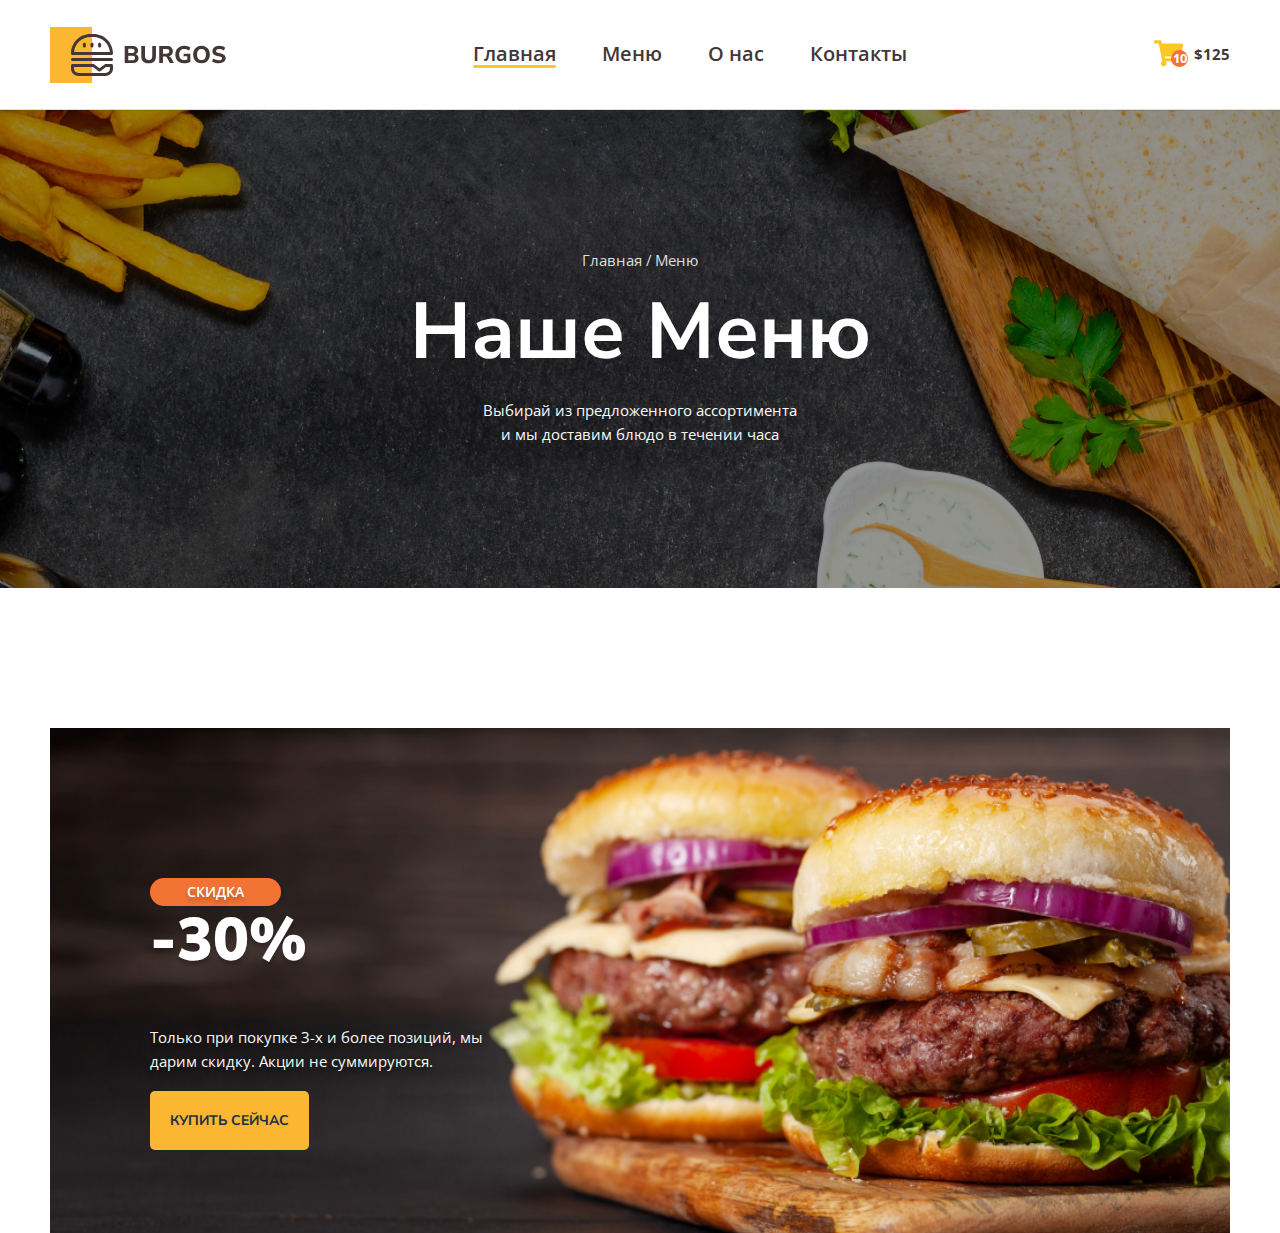
==== index.html @ 3771d0d6 "Добавил banner стили" ====
<!DOCTYPE html>
<html lang="ru">
  <head>
    <meta charset="UTF-8" />
    <meta http-equiv="X-UA-Compatible" content="IE=edge" />
    <meta name="viewport" content="width=device-width, initial-scale=1.0" />
    <link rel="stylesheet" href="css/normalize.css" />
    <link rel="stylesheet" href="css/main.css" />
    <link rel="preconnect" href="https://fonts.googleapis.com" />
    <link rel="preconnect" href="https://fonts.gstatic.com" crossorigin />
    <link
      href="https://fonts.googleapis.com/css2?family=Nunito+Sans:wght@600;700;800;900&family=Open+Sans:wght@400;600;700&display=swap"
      rel="stylesheet"
    />
    <title>Burger</title>
  </head>
  <body>
    <header>
      <div class="container">
        <div class="header">
          <a href="#" class="header-logo"></a>
          <nav>
            <ul class="header-nav">
              <li><a class="active" href="#">Главная</a></li>
              <li><a href="#">Меню</a></li>
              <li><a href="#">О нас</a></li>
              <li><a href="#">Контакты</a></li>
            </ul>
          </nav>
          <button class="button" type="button">
            <span class="button-item">
              <img src="img/shopping-cart.svg" alt="Корзина" srcset="" />
              <span class="button-count">10</span>
            </span>
            <span class="button-text">$125</span>
          </button>
        </div>
      </div>
    </header>
    <div class="bg">
      <div class="container">
        <ul class="breadcrumbs">
          <li><a href="">Главная</a></li>
          <li><a href="">Меню</a></li>
        </ul>
        <h1 class="title">Наше Меню</h1>
        <p class="description">
          Выбирай из предложенного ассортимента и мы доставим блюдо в течении
          часа
        </p>
      </div>
    </div>
    <main>
      <div class="banner">
        <div class="container">
          <div class="banner-box">
            <h2 class="banner-title"><span>скидка</span>-30%</h2>
            <p class="banner-text">
              Только при покупке 3-х и более позиций, мы дарим скидку. Акции не
              суммируются.
            </p>
            <a href="" class="banner-button">купить сейчас</a>
          </div>
        </div>
      </div>
    </main>
  </body>
</html>
---- css/main.css ----
body {
  font-family: "Nunito Sans", sans-serif;
  /*  */
}

.container {
  max-width: 1180px;
  margin: 0 auto;
  padding-left: 15px;
  padding-right: 15px;
}

header {
  border-bottom: 1px solid #dedede;
}

.header {
  font-family: "Open Sans", sans-serif;
  display: flex;
  align-items: center;
  justify-content: space-between;
  padding-top: 26px;
  padding-bottom: 25px;
}
.header-logo {
  display: block;
  background-image: url(../img/logo.svg);
  width: 176px;
  height: 56px;
  background-repeat: no-repeat;
  background-size: cover;
}

.header-nav {
  display: flex;
  list-style-type: none;
  padding-left: 0;
  gap: 46px;
}

.header-nav a {
  font-weight: 600;
  font-size: 20px;
  color: #443737;
  text-decoration: none;
}

.header-nav a:hover {
  color: #ffc725;
}

.header-nav a::after {
  content: "";
  width: 100%;
  height: 3px;
  border-radius: 1.4px;
  background: transparent;
  display: block;
}

.header-nav a.active::after {
  background: #ffc725;
}

.button {
  display: flex;
  align-items: center;
  background-color: transparent;
  border: none;
  padding: 0;
  gap: 10px;
  cursor: pointer;
}

.button-item {
  position: relative;
}

.button-count {
  font-weight: 700;
  font-size: 13px;
  color: #fff;
  background: #f37335;
  border-radius: 100%;
  position: absolute;
  width: 17px;
  height: 17px;
  text-align: center;
  line-height: 1.3;
  bottom: 3px;
  right: -4px;
}

.button-text {
  color: #443737;
  font-weight: 700;
  font-size: 15px;
}

.bg {
  color: #fff;
  text-align: center;
  background-image: url(../img/bg.png);
  background-position: center center;
  background-size: cover;
  padding: 142px 0;
  margin-bottom: 140px;
}

.breadcrumbs {
  padding-left: 0;
  margin-top: 0;
  list-style-type: none;
  display: flex;
  justify-content: center;
  gap: 7px;
}

.breadcrumbs a {
  color: #dedede;
  font-size: 15px;
  font-family: "Open Sans", sans-serif;
  text-decoration: none;
}

.breadcrumbs a:hover {
  color: #ffc725;
}

.breadcrumbs a:hover::before {
  color: #dedede;
}

.breadcrumbs a::before {
  content: "/";
  position: relative;
  left: -3px;
  pointer-events: none;
}

.breadcrumbs li:first-child a::before {
  display: none;
}

.title {
  font-weight: 700;
  font-size: 79px;
  margin-top: 17px;
  margin-bottom: 20px;
}

.description {
  font-family: "Open Sans", sans-serif;
  font-size: 15px;
  line-height: 1.6;
  color: #faf9f9;
  max-width: 320px;
  margin: 0 auto;
}

.banner-box {
  background-image: url(../img/banner.png);
  background-position: center center;
  background-size: cover;
  padding: 100px 0;
  padding-left: 100px;
}

.banner-title {
  display: flex;
  flex-direction: column;
}

.banner-title span {
  max-width: 95px;
  color: #fff;
  background-color: #f37335;
  text-align: center;
  border-radius: 50px;
  padding-left: 18px;
  padding-right: 18px;
  padding-top: 5px;
  padding-bottom: 5px;
  font-family: "Open Sans", sans-serif;
  font-style: normal;
  font-weight: 600;
  font-size: 14px;
  line-height: 18px;
  text-transform: uppercase;
  color: #ffffff;
}

h2 {
  max-width: 157px;
  color: rgba(255, 255, 255, 1);
  font-family: "Nunito Sans", sans-serif;
  font-style: normal;
  font-weight: 900;
  font-size: 60px;
  text-transform: uppercase;
  text-shadow: 0px 4px 4px rgba(0, 0, 0, 0.25);
}

.banner-text {
  font-family: "Open Sans", sans-serif;
  font-size: 15px;
  line-height: 1.6;
  font-weight: 400;
  color: #faf9f9;
  max-width: 353px;
  text-shadow: 1px 4px 4px rgba(0, 0, 0, 0.25);
  margin-bottom: 35px;
}

.banner-button {
  color: #1e2f40;
  background-color: #fbb731;
  text-decoration: none;
  border-radius: 5px;
  font-family: "Nunito Sans", sans-serif;
  font-style: normal;
  font-weight: 700;
  font-size: 14px;
  line-height: 1.8;
  text-align: center;
  text-transform: uppercase;
  padding: 20px 20px;
}
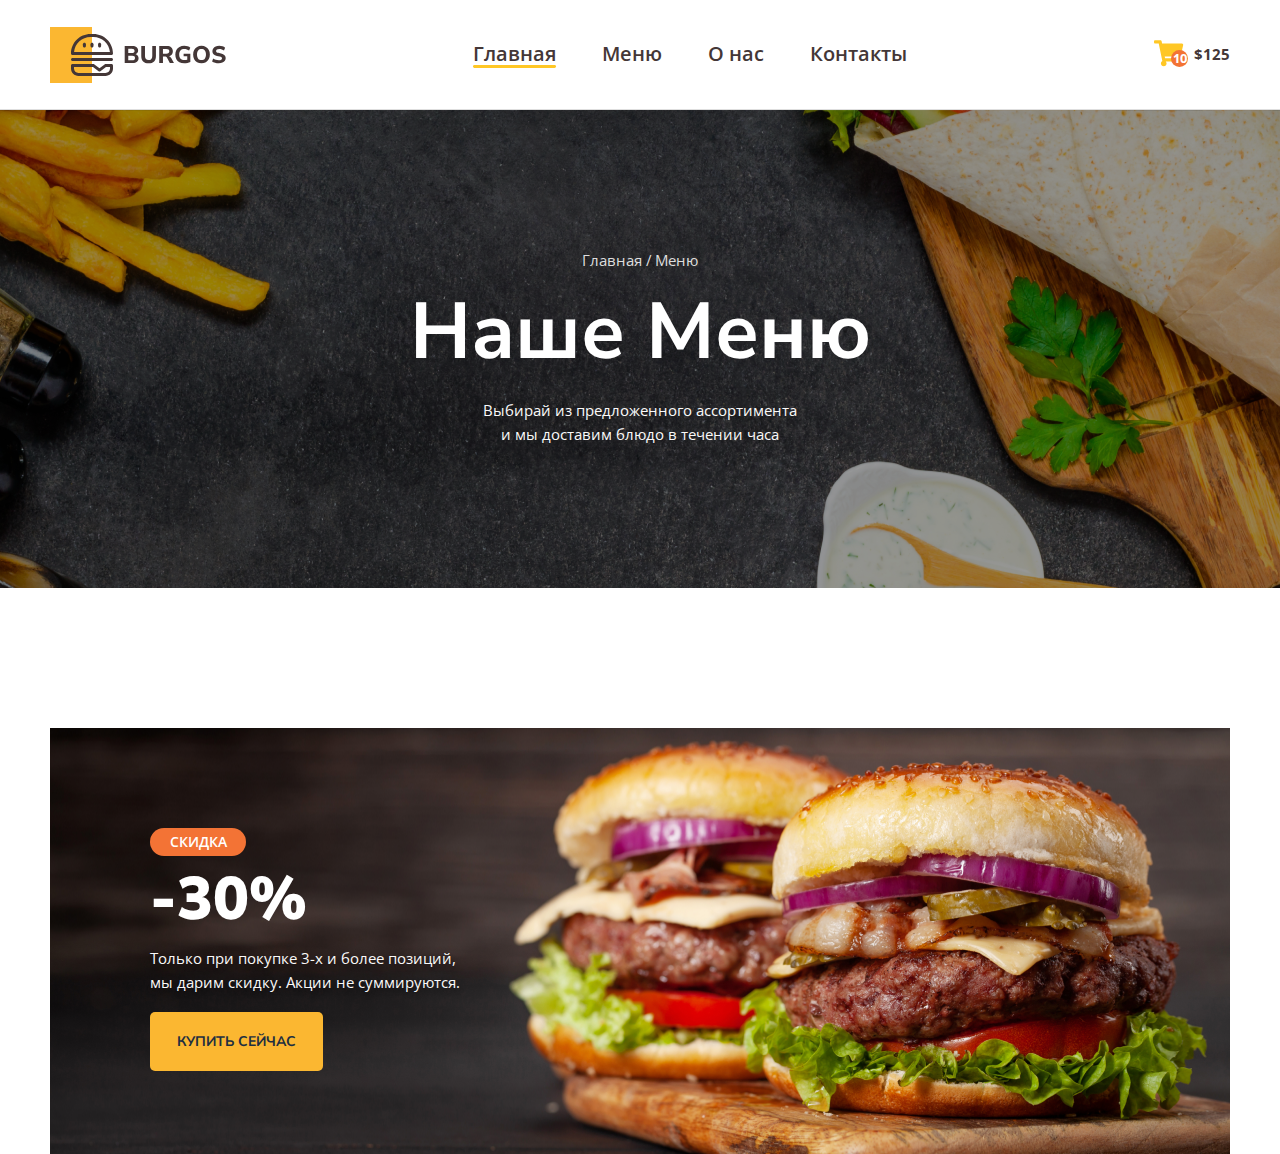
==== commit 5073b6a5: "Стилизовал банер как у Анны Блок. И учел свои ошибки" ====
--- a/index.html
+++ b/index.html
@@ -56,7 +56,7 @@
           <div class="banner-box">
             <h2 class="banner-title"><span>скидка</span>-30%</h2>
             <p class="banner-text">
-              Только при покупке 3-х и более позиций, мы дарим скидку. Акции не
+              Только при покупке 3-х и более позиций, мы&nbsp;дарим скидку. Акции не
               суммируются.
             </p>
             <a href="" class="banner-button">купить сейчас</a>
--- a/css/main.css
+++ b/css/main.css
@@ -162,52 +162,43 @@
   background-image: url(../img/banner.png);
   background-position: center center;
   background-size: cover;
-  padding: 100px 0;
-  padding-left: 100px;
-}
-
-.banner-title {
-  display: flex;
-  flex-direction: column;
-}
-
-.banner-title span {
-  max-width: 95px;
+  background-repeat: no-repeat;
+  padding: 100px;
+}
+
+.banner-title{
+  font-weight: 900;
+  font-size: 60px;
   color: #fff;
-  background-color: #f37335;
-  text-align: center;
-  border-radius: 50px;
-  padding-left: 18px;
-  padding-right: 18px;
-  padding-top: 5px;
-  padding-bottom: 5px;
-  font-family: "Open Sans", sans-serif;
-  font-style: normal;
+  margin-top: 0;
+  margin-bottom: 12px;
+}
+
+.banner-title span{
+  font-family: "Open Sans", sans-serif;
   font-weight: 600;
   font-size: 14px;
+  text-transform: uppercase;
   line-height: 18px;
   text-transform: uppercase;
   color: #ffffff;
-}
-
-h2 {
-  max-width: 157px;
-  color: rgba(255, 255, 255, 1);
-  font-family: "Nunito Sans", sans-serif;
-  font-style: normal;
-  font-weight: 900;
-  font-size: 60px;
-  text-transform: uppercase;
-  text-shadow: 0px 4px 4px rgba(0, 0, 0, 0.25);
+  background-color: #f37335;
+  border-radius: 14px;
+  padding: 5px 0;
+  display: block;
+  max-width: 96px;
+  text-align: center;
+  margin-bottom: 9px;
 }
 
 .banner-text {
-  font-family: "Open Sans", sans-serif;
+  color: #faf9f9;
   font-size: 15px;
   line-height: 1.6;
-  font-weight: 400;
-  color: #faf9f9;
+  font-family: "Open Sans", sans-serif; 
+  font-weight: 400;  
   max-width: 353px;
+  margin-top: 0;
   text-shadow: 1px 4px 4px rgba(0, 0, 0, 0.25);
   margin-bottom: 35px;
 }
@@ -224,5 +215,5 @@
   line-height: 1.8;
   text-align: center;
   text-transform: uppercase;
-  padding: 20px 20px;
-}
+  padding: 20px 27px;
+}
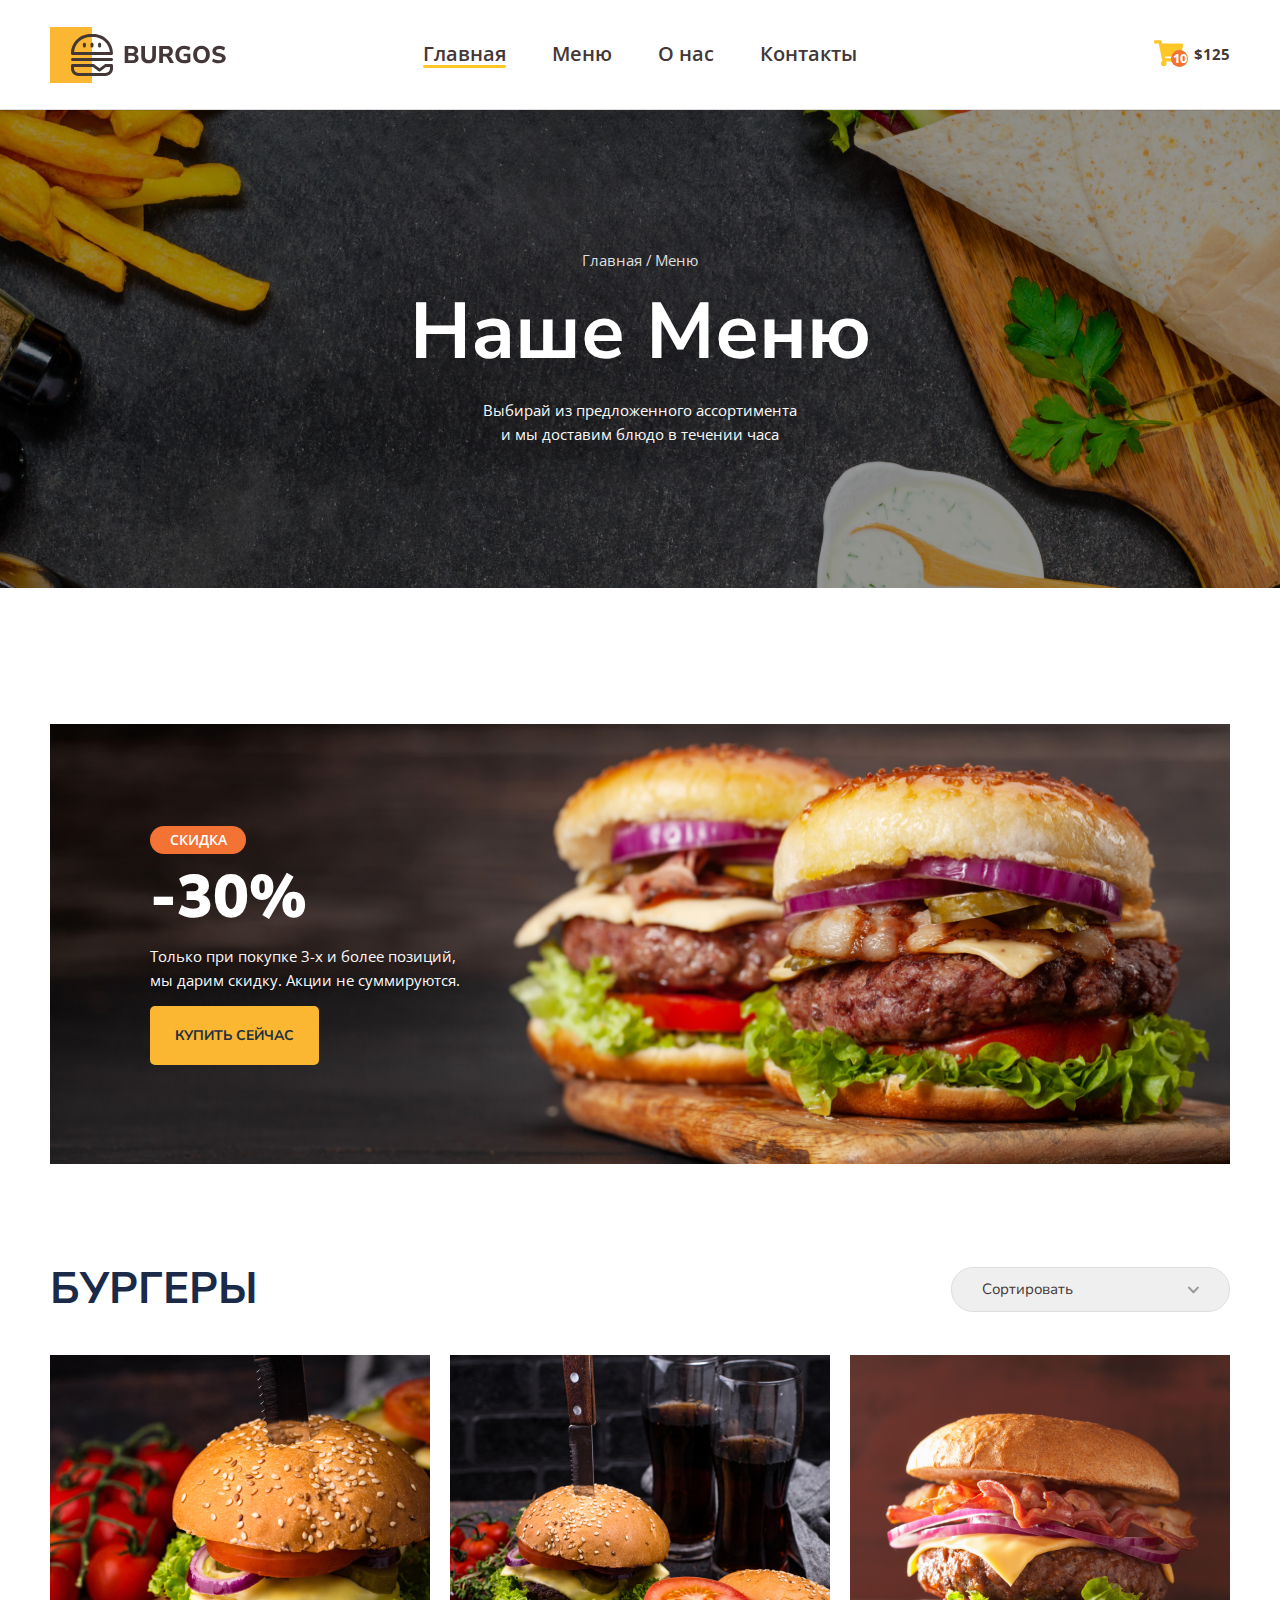
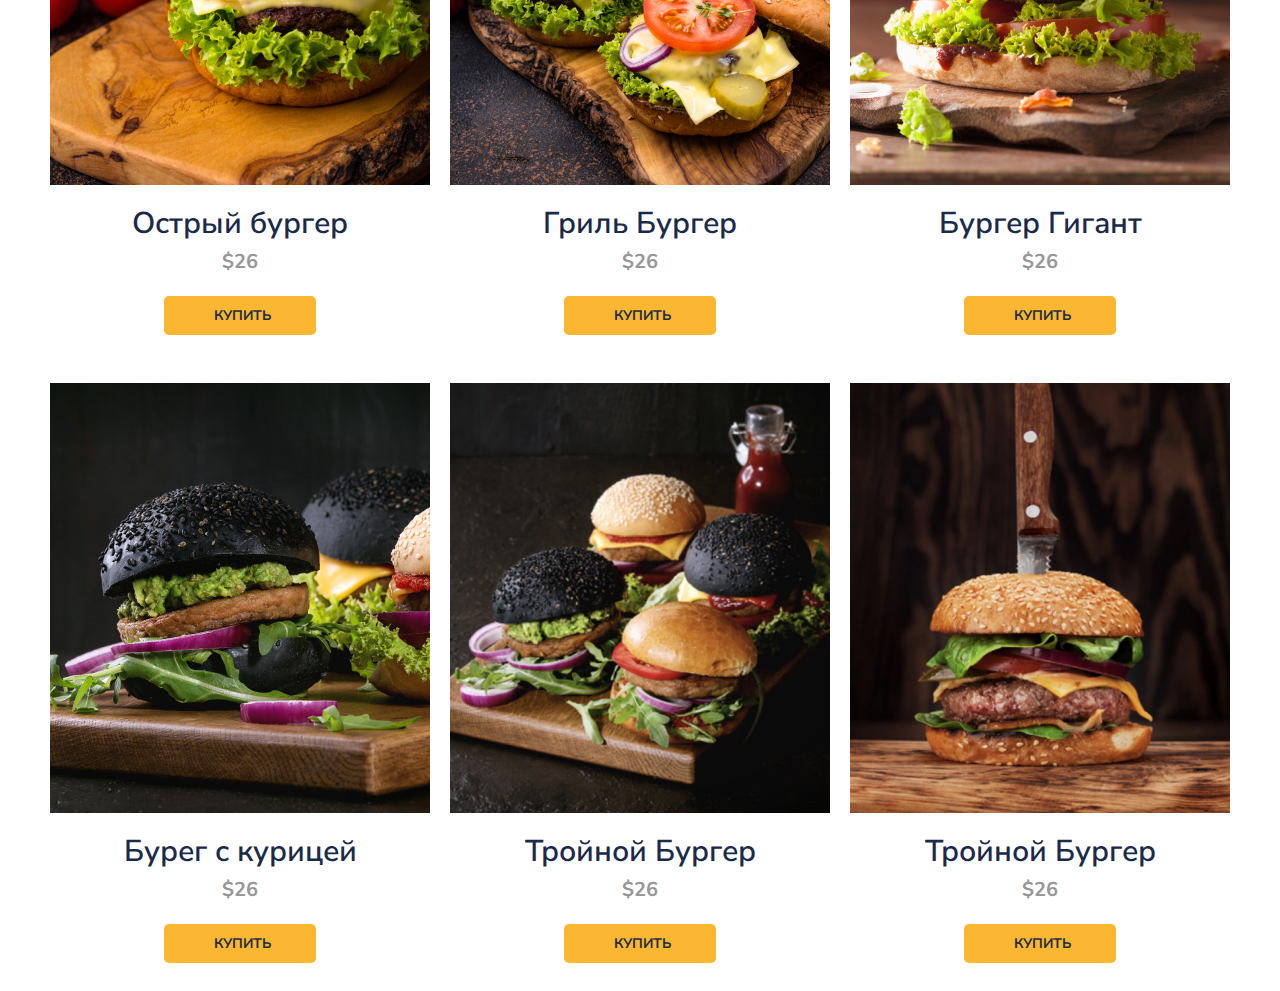
==== commit c53ceca4: "Сверстали сетку Бургеров, но без иконки Корзины" ====
--- a/index.html
+++ b/index.html
@@ -63,6 +63,86 @@
           </div>
         </div>
       </div>
+      <section class="menu">
+        <div class="container">
+            <div class="menu-header">
+                <h2 class="menu-title">БУРГЕРЫ</h2>
+                <select class="menu-select">
+                    <option value="">Сортировать</option>
+                    <option value="">По возрастанию</option>
+                    <option value="">По убыванию</option>
+                </select>
+            </div>
+            <div class="menu-grid">
+                <div class="menu-grid-item">
+                    <div class="menu-grid-cover">
+                        <img src="img/img-burger_1.jpg" alt="Острый бургер">
+                    </div>
+                    <div class="menu-grid-title">Острый бургер</div>
+                    <div class="menu-grid-price">$26</div>
+                    <button class="menu-grid-btn" type="button">
+                        <span class="menu-grid-icon"></span>
+                        <span class="menu-grid-text">купить</span>
+                    </button>
+                </div>
+                <div class="menu-grid-item">
+                    <div class="menu-grid-cover">
+                        <img src="img/img-burger_2.jpg" alt="Гриль Бургер">
+                    </div>
+                    <div class="menu-grid-title">Гриль Бургер</div>
+                    <div class="menu-grid-price">$26</div>
+                    <button class="menu-grid-btn" type="button">
+                        <span class="menu-grid-icon"></span>
+                        <span class="menu-grid-text">купить</span>
+                    </button>
+                </div>
+                <div class="menu-grid-item">
+                    <div class="menu-grid-cover">
+                        <img src="img/img-burger_3.jpg" alt="Бургер Гигант">
+                    </div>
+                    <div class="menu-grid-title">Бургер Гигант</div>
+                    <div class="menu-grid-price">$26</div>
+                    <button class="menu-grid-btn" type="button">
+                        <span class="menu-grid-icon"></span>
+                        <span class="menu-grid-text">купить</span>
+                    </button>
+                </div>
+                <div class="menu-grid-item">
+                    <div class="menu-grid-cover">
+                        <img src="img/img-burger_4.jpg" alt="Бурег с курицей">
+                    </div>
+                    <div class="menu-grid-title">Бурег с курицей</div>
+                    <div class="menu-grid-price">$26</div>
+                    <button class="menu-grid-btn" type="button">
+                        <span class="menu-grid-icon"></span>
+                        <span class="menu-grid-text">купить</span>
+                    </button>
+                </div>
+                <div class="menu-grid-item">
+                    <div class="menu-grid-cover">
+                        <img src="img/img-burger_5.jpg" alt="Тройной Бургер">
+                    </div>
+                    <div class="menu-grid-title">Тройной Бургер</div>
+                    <div class="menu-grid-price">$26</div>
+                    <button class="menu-grid-btn" type="button">
+                        <span class="menu-grid-icon"></span>
+                        <span class="menu-grid-text">купить</span>
+                    </button>
+                </div>
+                <div class="menu-grid-item">
+                    <div class="menu-grid-cover">
+                        <img src="img/img-burger_6.jpg" alt="Тройной Бургер">
+                    </div>
+                    <div class="menu-grid-title">Тройной Бургер</div>
+                    <div class="menu-grid-price">$26</div>
+                    <button class="menu-grid-btn" type="button">
+                        <span class="menu-grid-icon"></span>
+                        <span class="menu-grid-text">купить</span>
+                    </button>
+                </div>
+            </div>
+        </div>
+      </section>
     </main>
   </body>
 </html>
--- a/css/main.css
+++ b/css/main.css
@@ -36,6 +36,7 @@
   list-style-type: none;
   padding-left: 0;
   gap: 46px;
+  margin-left: -100px;
 }
 
 .header-nav a {
@@ -104,7 +105,7 @@
   background-position: center center;
   background-size: cover;
   padding: 142px 0;
-  margin-bottom: 140px;
+  margin-bottom: 136px;
 }
 
 .breadcrumbs {
@@ -163,10 +164,11 @@
   background-position: center center;
   background-size: cover;
   background-repeat: no-repeat;
-  padding: 100px;
-}
-
-.banner-title{
+  padding: 102px 100px 116px;
+  margin-bottom: 100px;
+}
+
+.banner-title {
   font-weight: 900;
   font-size: 60px;
   color: #fff;
@@ -174,7 +176,7 @@
   margin-bottom: 12px;
 }
 
-.banner-title span{
+.banner-title span {
   font-family: "Open Sans", sans-serif;
   font-weight: 600;
   font-size: 14px;
@@ -195,12 +197,12 @@
   color: #faf9f9;
   font-size: 15px;
   line-height: 1.6;
-  font-family: "Open Sans", sans-serif; 
-  font-weight: 400;  
+  font-family: "Open Sans", sans-serif;
+  font-weight: 400;
   max-width: 353px;
   margin-top: 0;
   text-shadow: 1px 4px 4px rgba(0, 0, 0, 0.25);
-  margin-bottom: 35px;
+  margin-bottom: 31px;
 }
 
 .banner-button {
@@ -215,5 +217,108 @@
   line-height: 1.8;
   text-align: center;
   text-transform: uppercase;
-  padding: 20px 27px;
-}
+  padding: 20px 25px;
+}
+
+.menu-header {
+  display: flex;
+  align-items: center;
+  justify-content: space-between;
+  margin-bottom: 40px;
+}
+
+.menu-title {
+  font-weight: 700;
+  font-size: 44px;
+  text-transform: uppercase;
+  color: #1b2a49;
+  margin: 0;
+}
+
+.menu-select {
+  border: 1px solid #dedede;
+  padding: 13px 30px;
+  border-radius: 22px;
+  color: #443737;
+  font-size: 15px;
+  appearance: none;
+  flex-basis: 279px;
+  background-image: url(../img/chevron-down.svg);
+  background-repeat: no-repeat;
+  background-size: 12.79px 7.75px;
+  background-position: 89% center;
+}
+
+.menu-grid-item {
+  /* display: flex; */
+  flex-direction: column;
+  text-align: center;
+}
+
+.menu-grid {
+  display: grid;
+  grid-template-columns: repeat(3, 1fr);
+  gap: 20px;
+}
+
+.menu-grid-cover {
+  width: 100%;
+  height: 430px;
+  position: relative;
+  overflow: hidden;
+}
+
+.menu-grid-cover img {
+  position: absolute;
+  left: 50%;
+  top: 50%;
+  transform: translate(-50%, -50%);
+  object-fit: cover;
+  height: 430px;
+  width: 100%;
+}
+
+.menu-grid-title {
+  font-family: "Nunito Sans", sans-serif;
+  font-weight: 600;
+  font-size: 30px;
+  line-height: 38px;
+  text-align: center;
+  color: #1b2a49;
+  margin-top: 20px;
+  margin-bottom: 5px;
+}
+
+.menu-grid-price {
+  font-family: "Nunito Sans";
+  font-style: normal;
+  font-weight: 700;
+  font-size: 20px;
+  line-height: 28px;
+  text-align: center;
+  color: #979797;
+  margin-bottom: 20px;
+}
+
+.menu-grid-btn {
+  max-width: 152px;
+  background-color: #FBB731;
+  border: none;
+  border-radius: 5px;
+  text-align: center;
+  padding: 10px 50px;
+  margin-bottom: 28px
+}
+.menu-grid-icon {
+}
+
+.menu-grid-text {
+  font-family: "Nunito Sans";
+  font-style: normal;
+  font-weight: 700;
+  font-size: 14px;
+  line-height: 18px;
+  text-align: center;
+  text-transform: uppercase;
+  color: #1e2f40;
+}
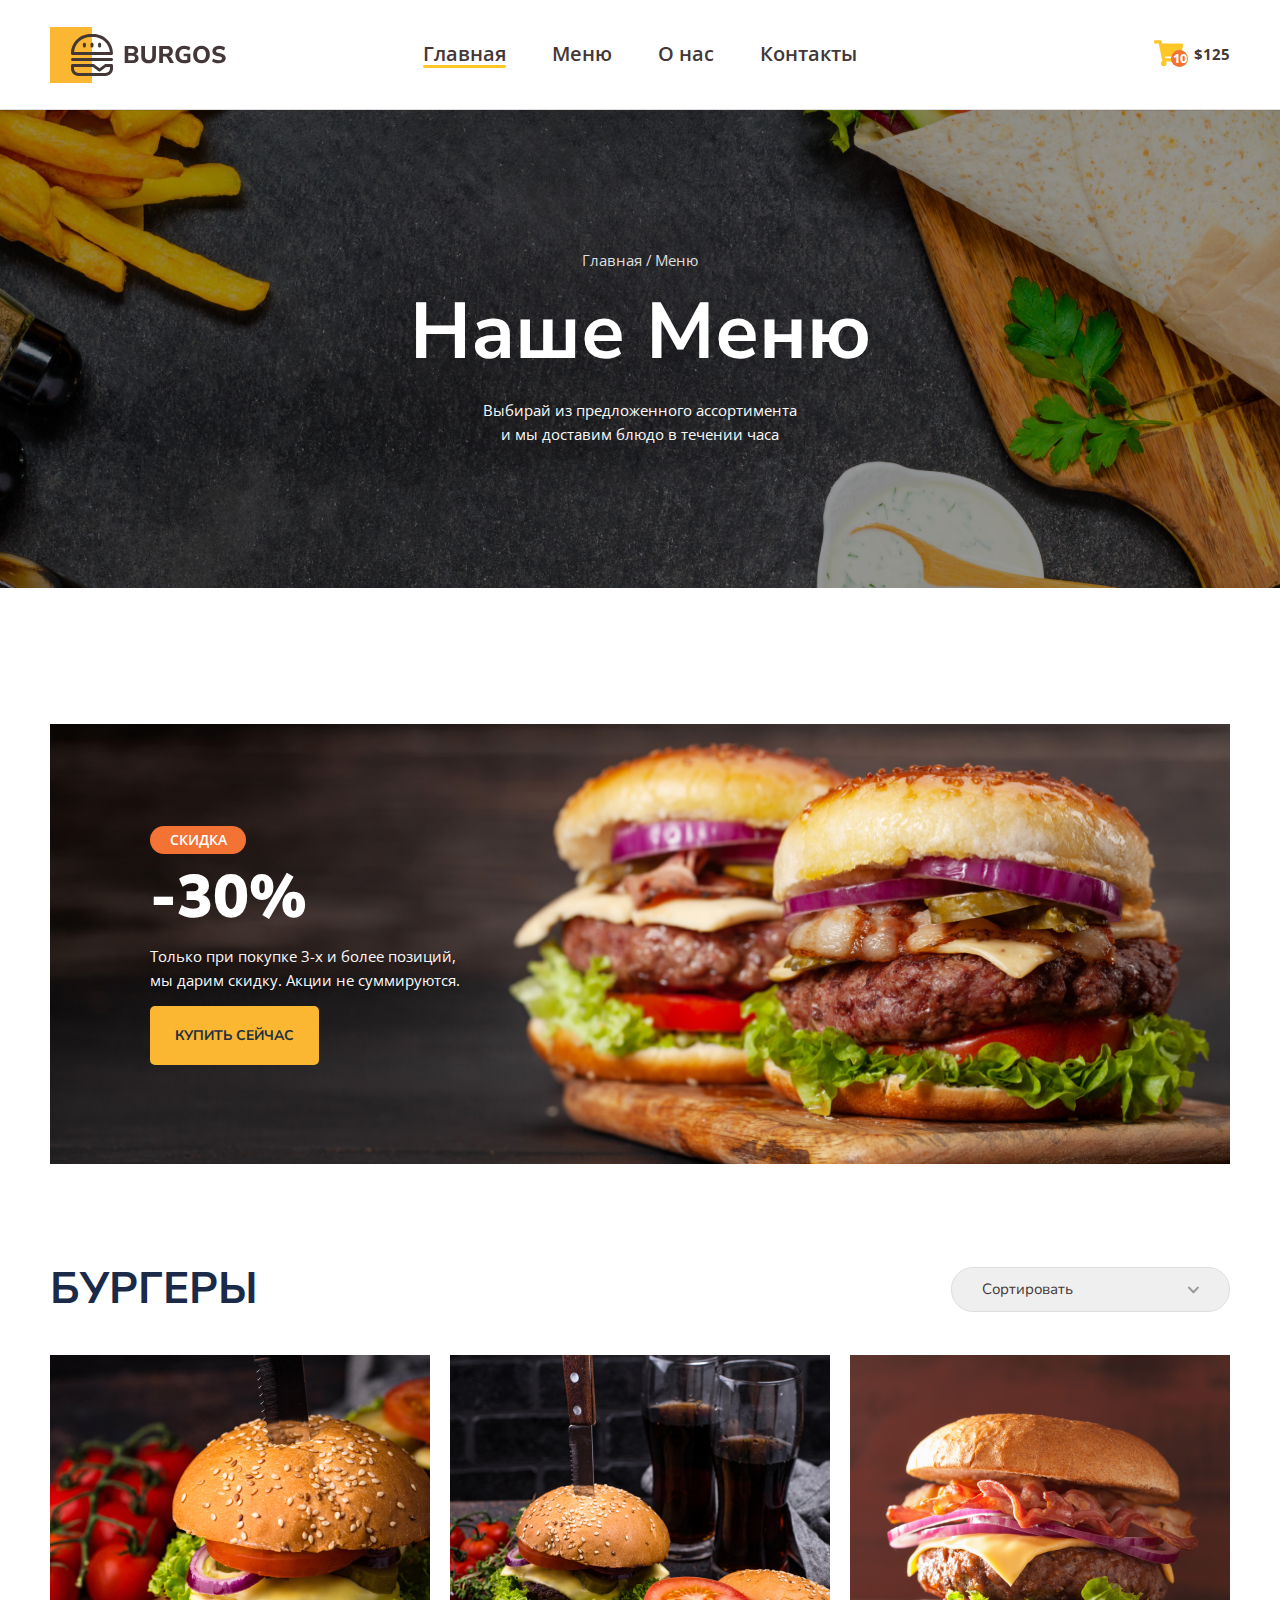
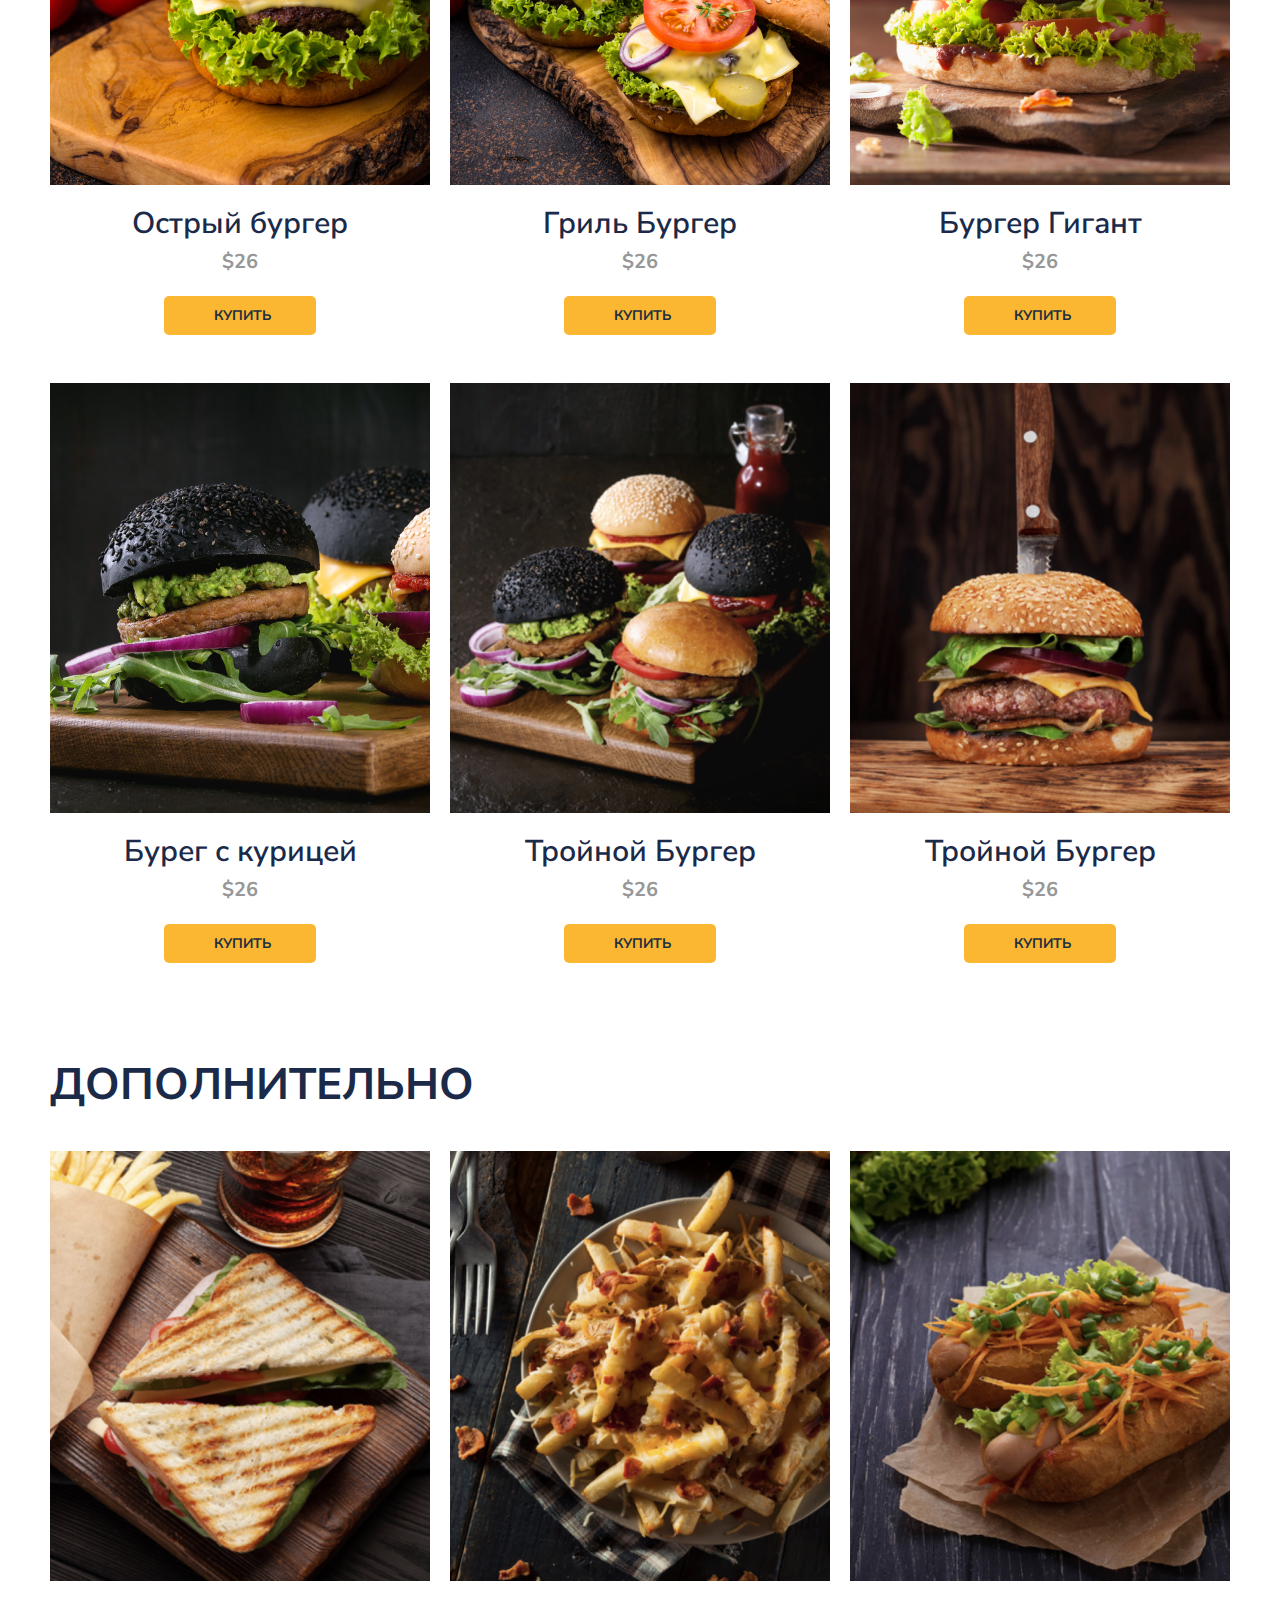
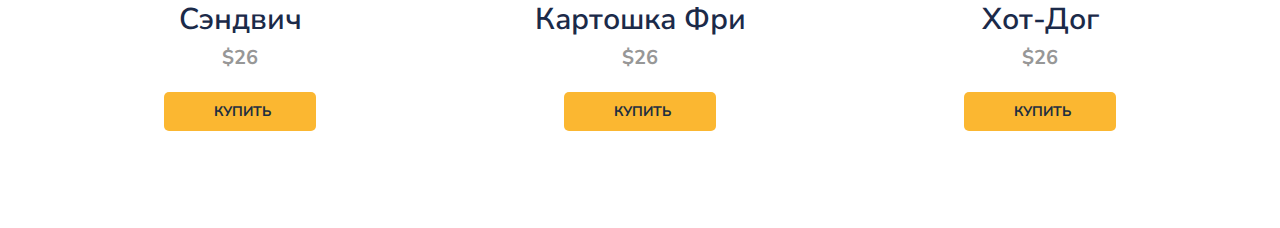
==== commit 9b899c05: "Отрисовал Дополнительно. Иконка корзины в купить нет" ====
--- a/index.html
+++ b/index.html
@@ -143,6 +143,48 @@
             </div>
         </div>
       </section>
+      <section class="menu">
+        <div class="container">
+            <div class="menu-header">
+                <h2 class="menu-title">Дополнительно</h2>
+            </div>
+            <div class="menu-grid">
+                <div class="menu-grid-item">
+                    <div class="menu-grid-cover">
+                        <img src="img/img-burger_1_other.jpg" alt="Сэндвич">
+                    </div>
+                    <div class="menu-grid-title">Сэндвич</div>
+                    <div class="menu-grid-price">$26</div>
+                    <button class="menu-grid-btn" type="button">
+                        <span class="menu-grid-icon"></span>
+                        <span class="menu-grid-text">купить</span>
+                    </button>
+                </div>
+                <div class="menu-grid-item">
+                    <div class="menu-grid-cover">
+                        <img src="img/img-burger_2_other.jpg" alt="Картошка Фри">
+                    </div>
+                    <div class="menu-grid-title">Картошка Фри</div>
+                    <div class="menu-grid-price">$26</div>
+                    <button class="menu-grid-btn" type="button">
+                        <span class="menu-grid-icon"></span>
+                        <span class="menu-grid-text">купить</span>
+                    </button>
+                </div>
+                <div class="menu-grid-item">
+                    <div class="menu-grid-cover">
+                        <img src="img/img-burger_3_other.jpg" alt="Хот-Дог">
+                    </div>
+                    <div class="menu-grid-title">Хот-Дог</div>
+                    <div class="menu-grid-price">$26</div>
+                    <button class="menu-grid-btn" type="button">
+                        <span class="menu-grid-icon"></span>
+                        <span class="menu-grid-text">купить</span>
+                    </button>
+                </div>
+            </div>
+        </div>
+      </section>
     </main>
   </body>
 </html>
--- a/css/main.css
+++ b/css/main.css
@@ -322,3 +322,7 @@
   text-transform: uppercase;
   color: #1e2f40;
 }
+
+.menu{
+  margin-bottom: 69px;
+}
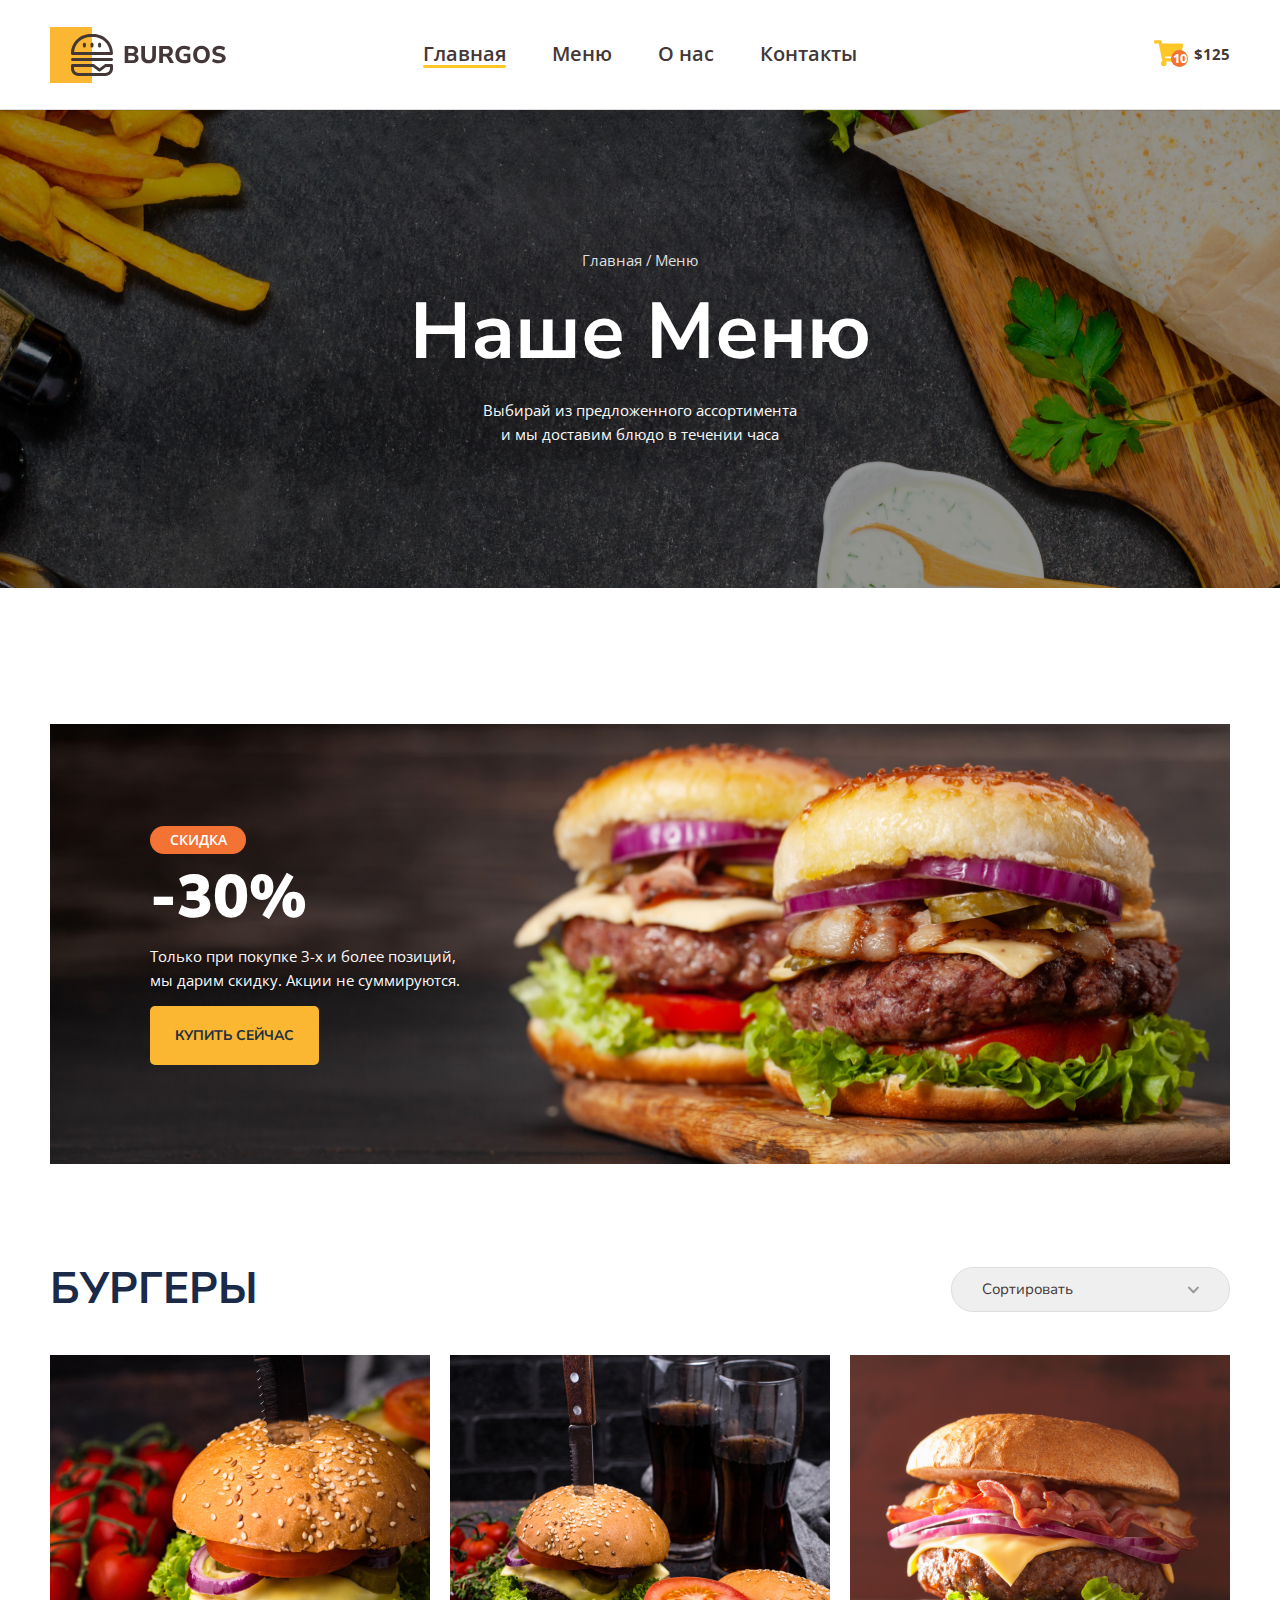
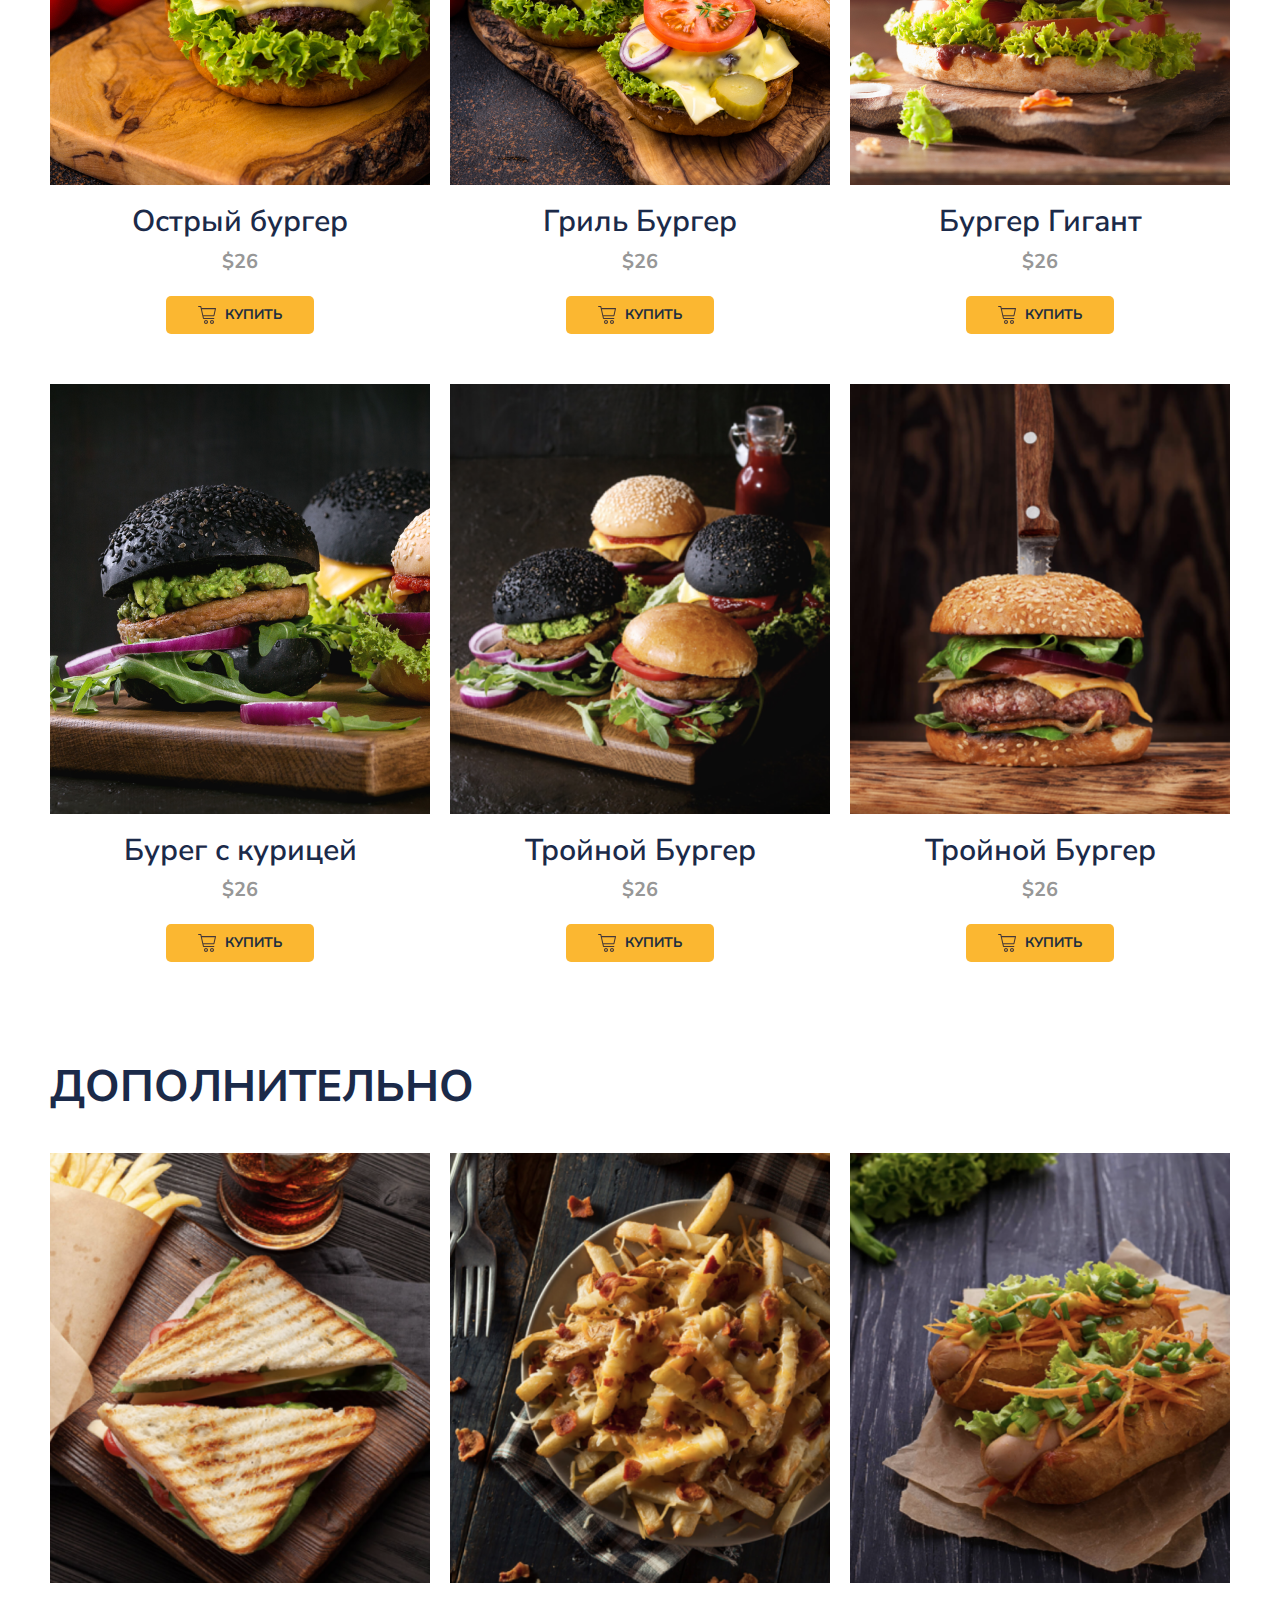
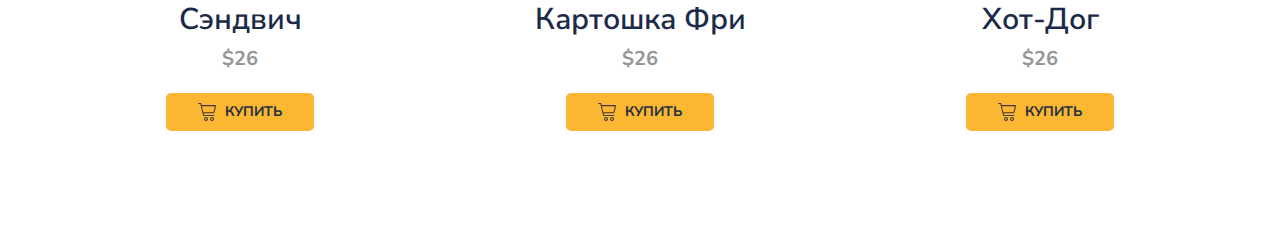
==== commit bb835e94: "Доверстал меню и доп меню. иконка корзины есть" ====
--- a/index.html
+++ b/index.html
@@ -141,10 +141,6 @@
                     </button>
                 </div>
             </div>
-        </div>
-      </section>
-      <section class="menu">
-        <div class="container">
             <div class="menu-header">
                 <h2 class="menu-title">Дополнительно</h2>
             </div>
@@ -185,6 +181,7 @@
             </div>
         </div>
       </section>
+
     </main>
   </body>
 </html>
--- a/css/main.css
+++ b/css/main.css
@@ -258,7 +258,9 @@
 .menu-grid {
   display: grid;
   grid-template-columns: repeat(3, 1fr);
-  gap: 20px;
+  gap: 50px 20px;
+  text-align: center;
+  margin-bottom: 100px;
 }
 
 .menu-grid-cover {
@@ -266,6 +268,7 @@
   height: 430px;
   position: relative;
   overflow: hidden;
+  margin-bottom: 20px;
 }
 
 .menu-grid-cover img {
@@ -282,11 +285,9 @@
   font-family: "Nunito Sans", sans-serif;
   font-weight: 600;
   font-size: 30px;
-  line-height: 38px;
   text-align: center;
   color: #1b2a49;
-  margin-top: 20px;
-  margin-bottom: 5px;
+  margin: 0px;
 }
 
 .menu-grid-price {
@@ -297,19 +298,31 @@
   line-height: 28px;
   text-align: center;
   color: #979797;
+  margin-top: 8px;
   margin-bottom: 20px;
 }
 
 .menu-grid-btn {
-  max-width: 152px;
   background-color: #FBB731;
+  border-radius: 5px;
+  padding: 10px 32px;
   border: none;
-  border-radius: 5px;
-  text-align: center;
-  padding: 10px 50px;
-  margin-bottom: 28px
+  display: flex;
+  align-items: center;
+  justify-content: center;
+  margin: 0 auto;
+  gap: 9px;
+  max-width: 152px; 
+  text-align: center;
 }
 .menu-grid-icon {
+  background-image: url(../img/cart-button.svg);
+  background-size: 18px 18px;
+  background-repeat: no-repeat;
+  display: block;
+  width: 18px;
+  height: 18px;
+
 }
 
 .menu-grid-text {
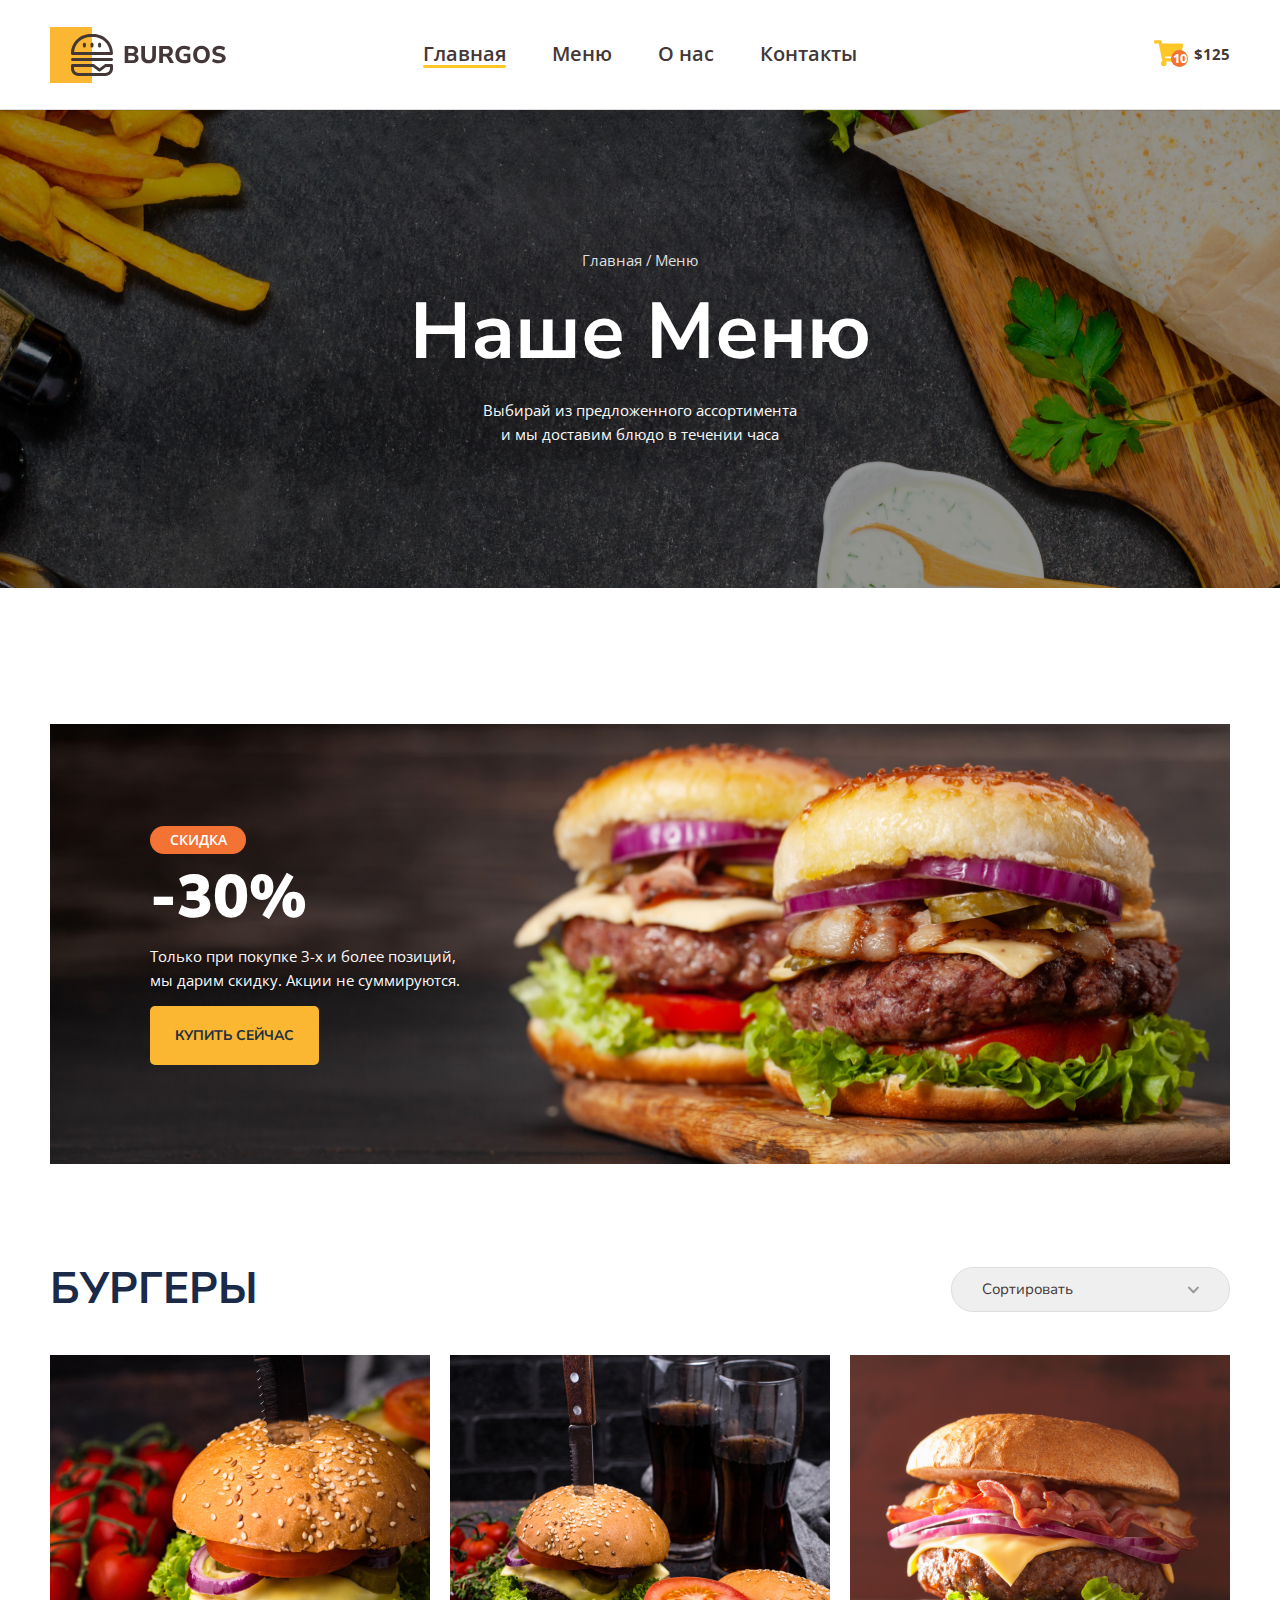
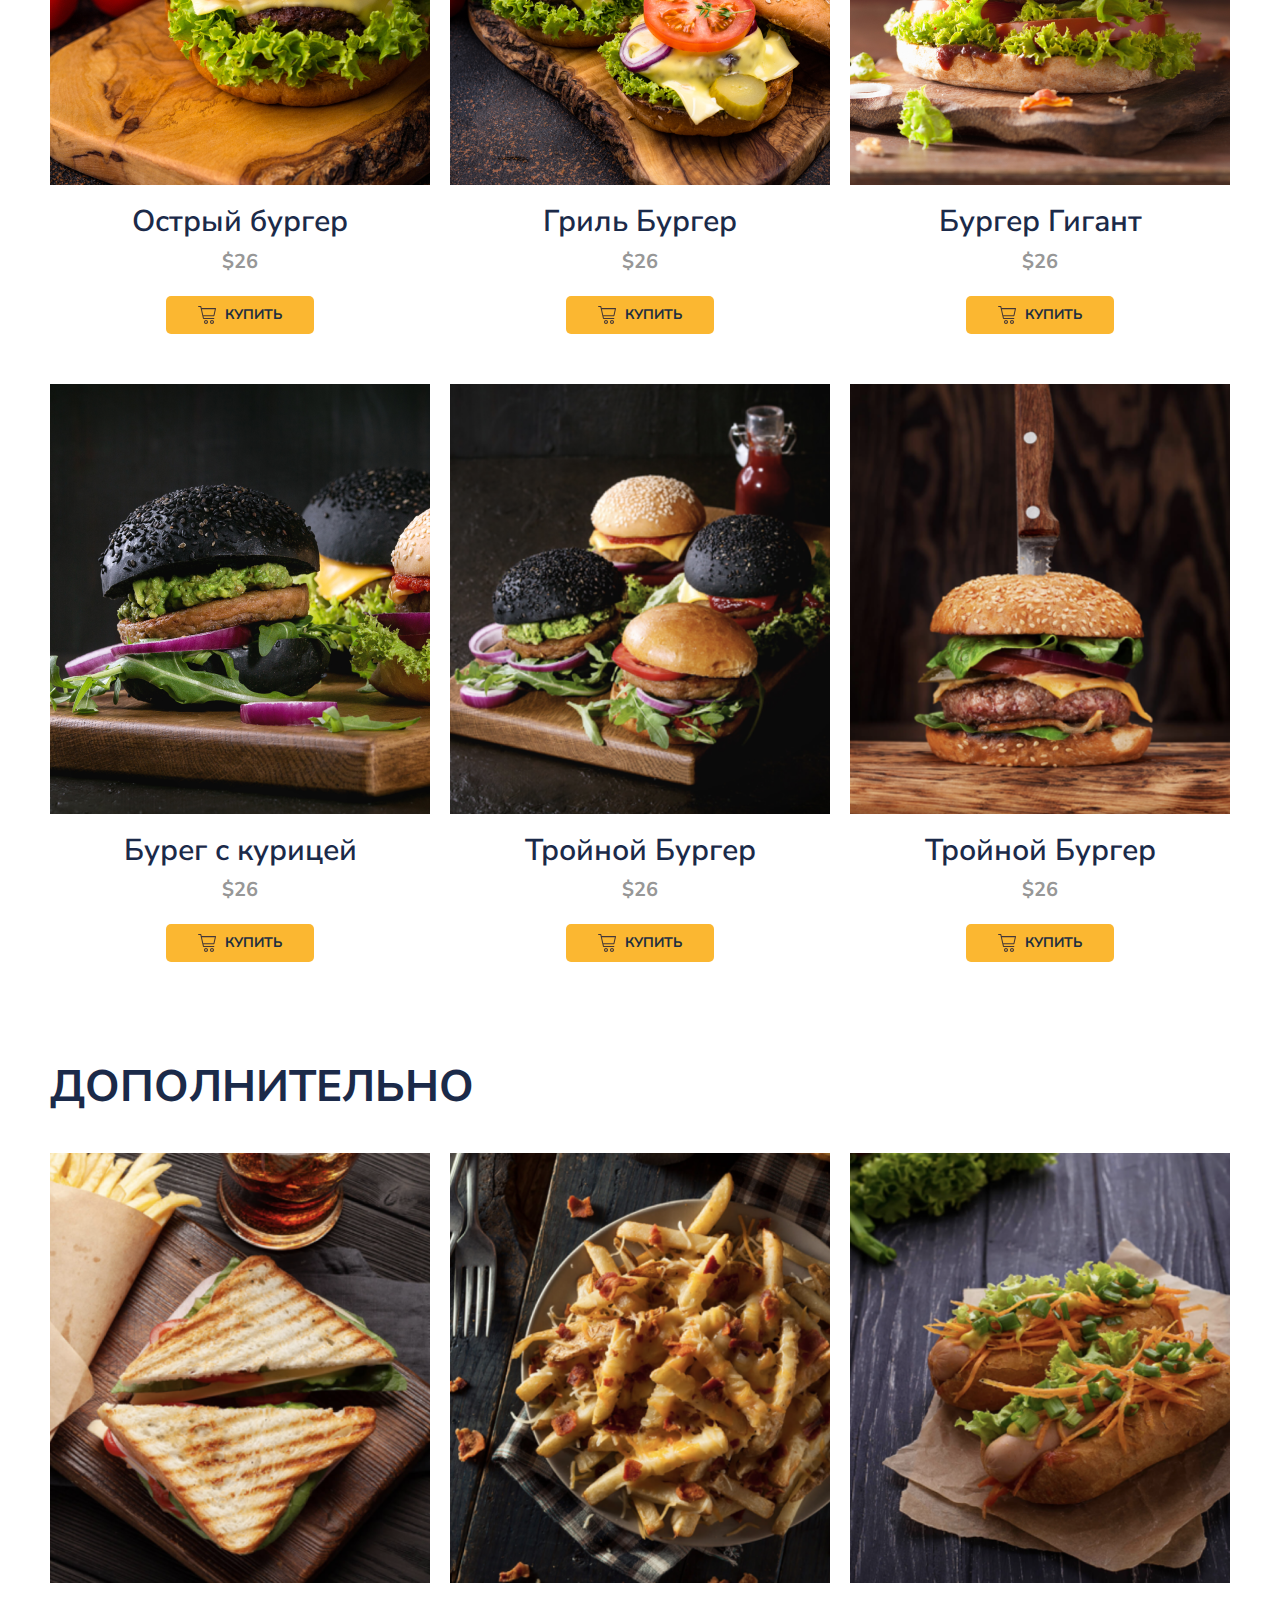
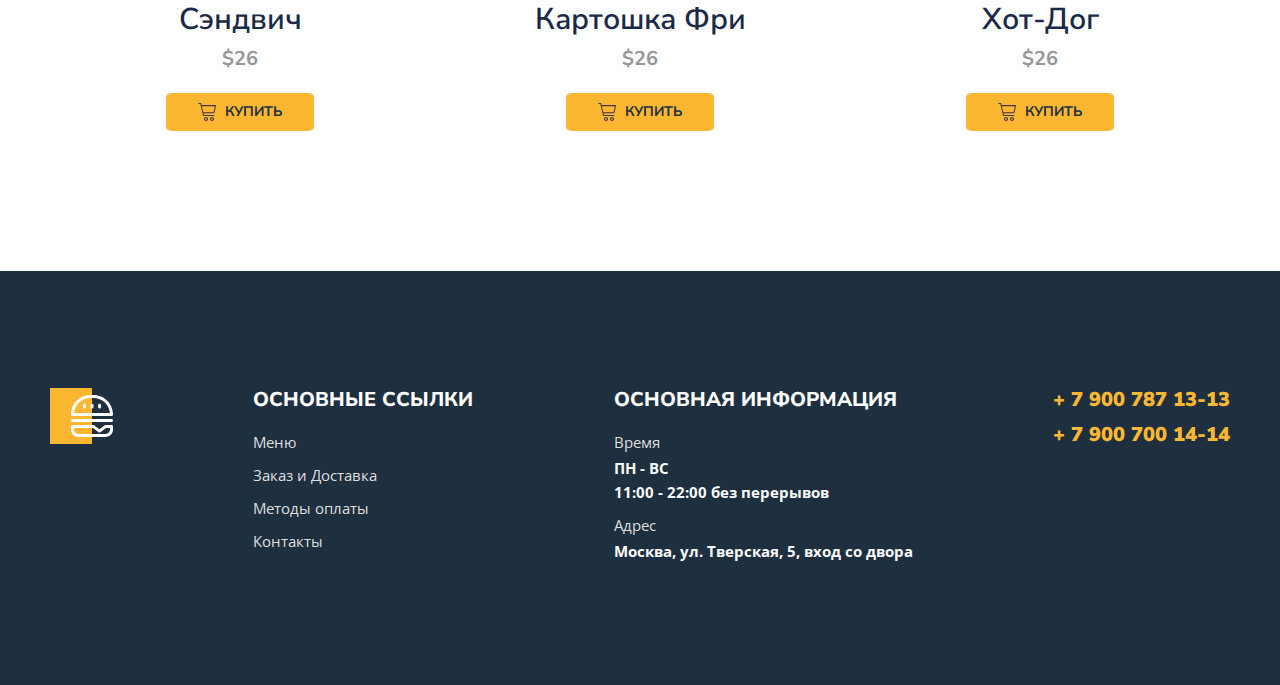
==== commit 3084d183: "Сверстали футер" ====
--- a/index.html
+++ b/index.html
@@ -181,7 +181,44 @@
             </div>
         </div>
       </section>
-
     </main>
+    <footer class="footer">
+        <div class="container">
+            <div class="footer-box">
+                <div class="footer-item">
+                    <img class="footer-logo" src="img/logo-footer.svg" alt="Logo">
+                </div>
+                <div class="footer-item">
+                    <h2>основные ссылки</h2>
+                    <ul class="footer-list">
+                        <li><a href="">Меню</a></li>
+                        <li><a href="">Заказ и Доставка</a></li>
+                        <li><a href="">Методы оплаты</a></li>
+                        <li><a href="">Контакты</a></li>
+                    </ul>
+                </div>
+                <div class="footer-item">
+                    <h2>основная информация</h2>
+                    <ul class="footer-list">
+                        <li>
+                            <span>Время</span>
+                            ПН - ВС <br>
+                            11:00 - 22:00 без перерывов
+                        </li>
+                        <li>
+                            <span>Адрес</span>
+                            Москва, ул. Тверская, 5, вход со двора
+                        </li>
+                    </ul>
+                </div>
+                <div class="footer-tel">
+                    <ul class="footer-list">
+                        <li>+ 7 900 787 13-13</li>
+                        <li>+ 7 900 700 14-14</li>
+                    </ul>
+                </div>
+            </div>
+        </div>
+    </footer>
   </body>
 </html>
--- a/css/main.css
+++ b/css/main.css
@@ -336,6 +336,64 @@
   color: #1e2f40;
 }
 
-.menu{
-  margin-bottom: 69px;
-}
+.footer {
+  background: #1E2F40;
+  color: #fff;
+  padding-top: 117px;
+  padding-bottom: 106px;
+  margin-top: 140px;
+}
+
+.footer-box{
+  display: flex;
+  justify-content: space-between;
+}
+
+.footer-list{
+  padding-left: 0;
+  list-style-type: none;
+}
+
+.footer-logo {
+  width: 63px;
+  height: 56px;
+}
+.footer-item {
+  flex: 0 0 auto;
+}
+.footer-item h2 {
+  font-size: 20px;
+  font-weight: 800;
+  text-transform: uppercase;
+  margin-bottom: 19px;
+  margin-top: 0;
+}
+
+.footer-item li {
+  margin-bottom: 9px;
+  font-family: 'Open Sans', sans-serif;
+  font-size: 15px;
+  color: #FAF9F9;
+  font-weight: 700;
+  line-height: 24px;
+}
+.footer-item a {
+  color: #DEDEDE;
+  text-decoration: none;
+  font-weight: 400;
+}
+.footer-item span {
+  color: #DEDEDE;
+  display: block;
+  font-weight: 400;
+  margin-bottom: 2px;
+}
+.footer-tel ul {
+  font-size: 20px;
+  color: #FBB731;
+  margin-top: 0;
+  font-weight: 900;
+}
+.footer-tel li {
+  margin-bottom: 12px;
+}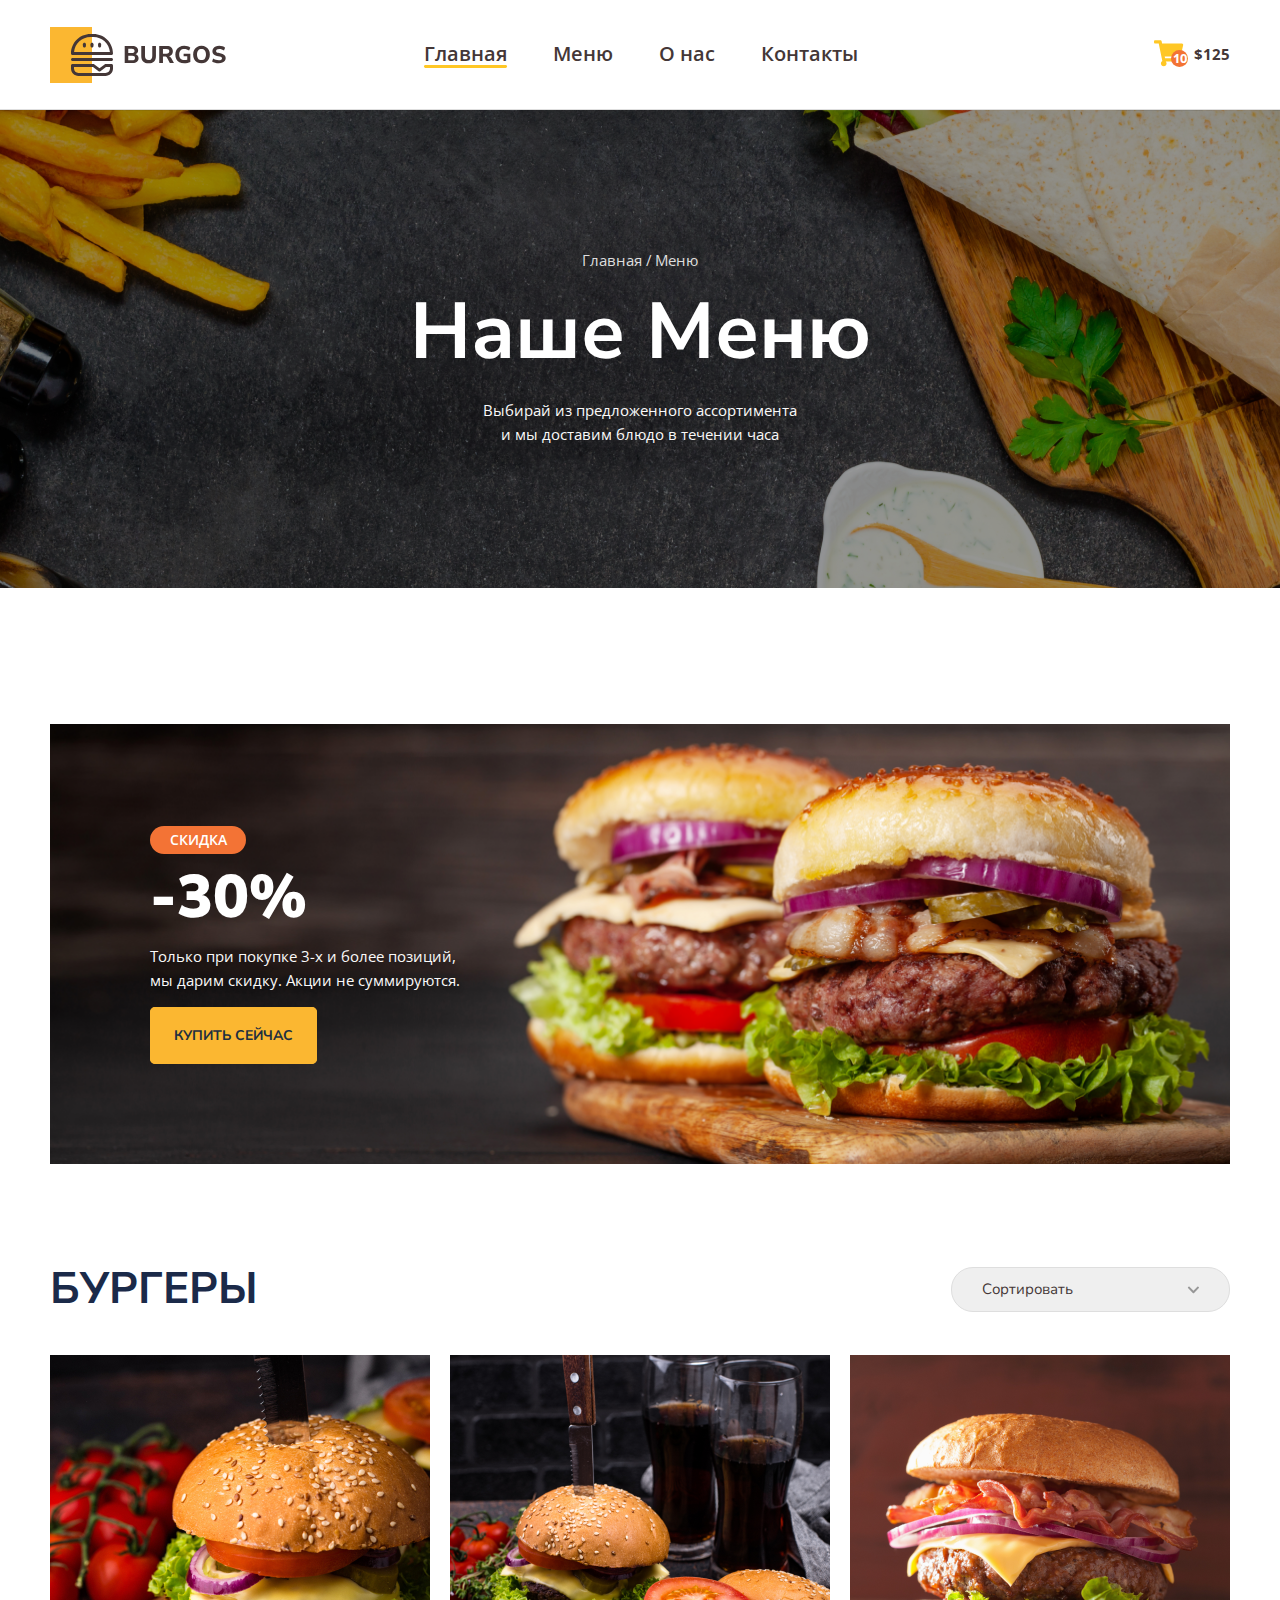
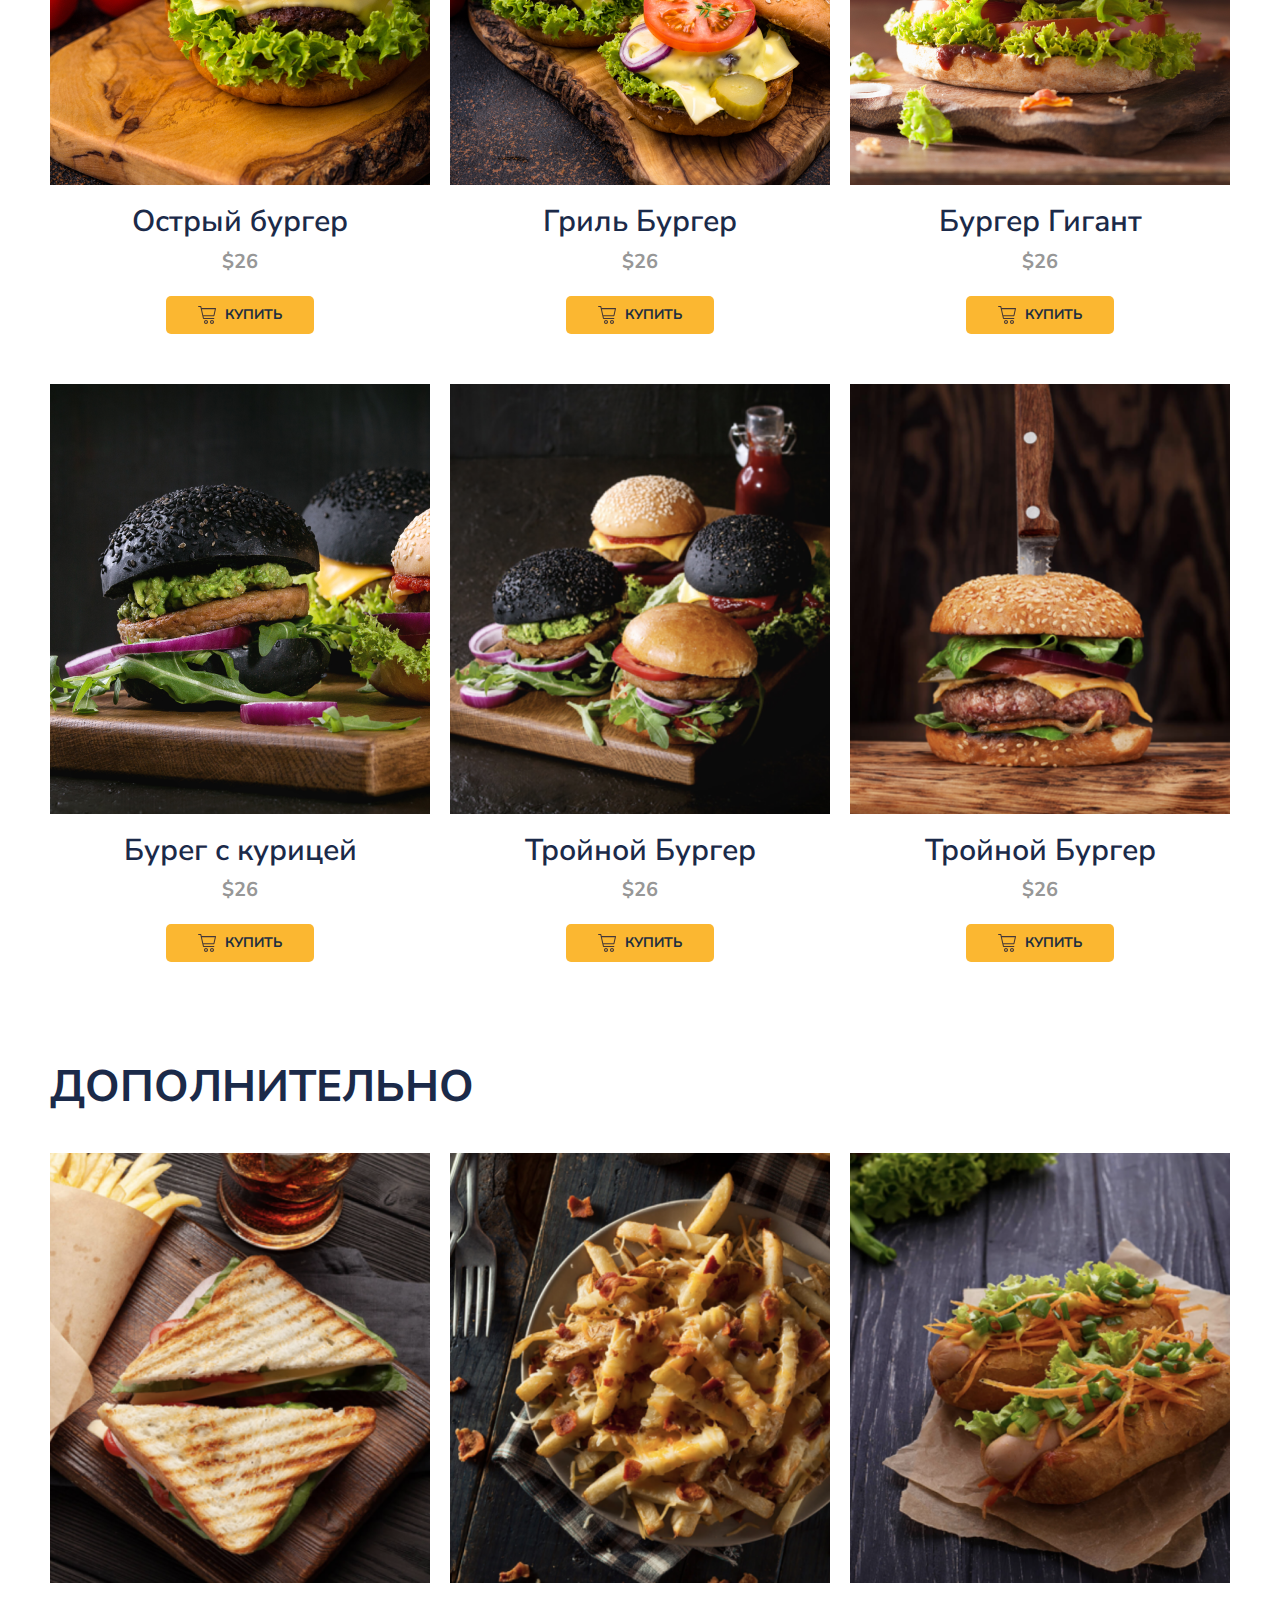
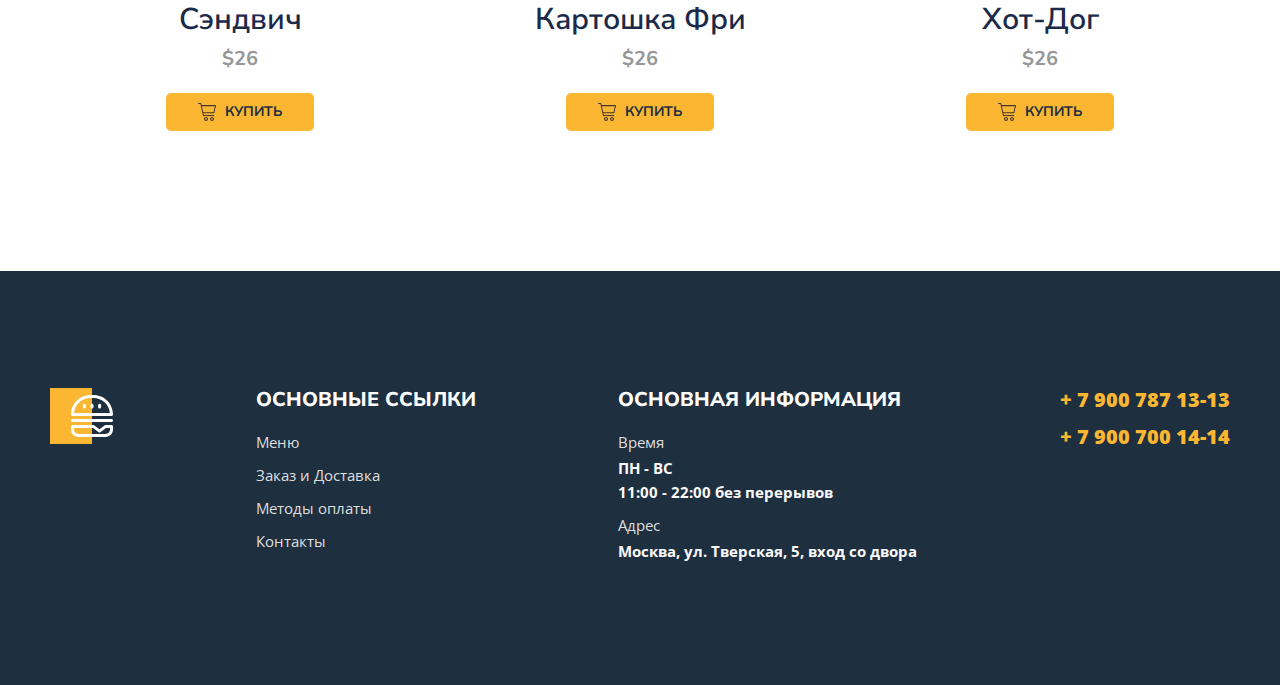
==== commit 341170db: "стилизовал ссылки и футер" ====
--- a/index.html
+++ b/index.html
@@ -18,15 +18,17 @@
     <header>
       <div class="container">
         <div class="header">
-          <a href="#" class="header-logo"></a>
-          <nav>
-            <ul class="header-nav">
-              <li><a class="active" href="#">Главная</a></li>
-              <li><a href="#">Меню</a></li>
-              <li><a href="#">О нас</a></li>
-              <li><a href="#">Контакты</a></li>
-            </ul>
-          </nav>
+          <div class="header-item">
+            <a href="#" class="header-logo"></a>
+            <nav>
+              <ul class="header-nav">
+                <li><a class="active" href="#">Главная</a></li>
+                <li><a href="#">Меню</a></li>
+                <li><a href="#">О нас</a></li>
+                <li><a href="#">Контакты</a></li>
+              </ul>
+            </nav>
+          </div>
           <button class="button" type="button">
             <span class="button-item">
               <img src="img/shopping-cart.svg" alt="Корзина" srcset="" />
@@ -56,8 +58,8 @@
           <div class="banner-box">
             <h2 class="banner-title"><span>скидка</span>-30%</h2>
             <p class="banner-text">
-              Только при покупке 3-х и более позиций, мы&nbsp;дарим скидку. Акции не
-              суммируются.
+              Только при покупке 3-х и более позиций, мы&nbsp;дарим скидку.
+              Акции не суммируются.
             </p>
             <a href="" class="banner-button">купить сейчас</a>
           </div>
@@ -65,160 +67,160 @@
       </div>
       <section class="menu">
         <div class="container">
-            <div class="menu-header">
-                <h2 class="menu-title">БУРГЕРЫ</h2>
-                <select class="menu-select">
-                    <option value="">Сортировать</option>
-                    <option value="">По возрастанию</option>
-                    <option value="">По убыванию</option>
-                </select>
-            </div>
-            <div class="menu-grid">
-                <div class="menu-grid-item">
-                    <div class="menu-grid-cover">
-                        <img src="img/img-burger_1.jpg" alt="Острый бургер">
-                    </div>
-                    <div class="menu-grid-title">Острый бургер</div>
-                    <div class="menu-grid-price">$26</div>
-                    <button class="menu-grid-btn" type="button">
-                        <span class="menu-grid-icon"></span>
-                        <span class="menu-grid-text">купить</span>
-                    </button>
-                </div>
-                <div class="menu-grid-item">
-                    <div class="menu-grid-cover">
-                        <img src="img/img-burger_2.jpg" alt="Гриль Бургер">
-                    </div>
-                    <div class="menu-grid-title">Гриль Бургер</div>
-                    <div class="menu-grid-price">$26</div>
-                    <button class="menu-grid-btn" type="button">
-                        <span class="menu-grid-icon"></span>
-                        <span class="menu-grid-text">купить</span>
-                    </button>
-                </div>
-                <div class="menu-grid-item">
-                    <div class="menu-grid-cover">
-                        <img src="img/img-burger_3.jpg" alt="Бургер Гигант">
-                    </div>
-                    <div class="menu-grid-title">Бургер Гигант</div>
-                    <div class="menu-grid-price">$26</div>
-                    <button class="menu-grid-btn" type="button">
-                        <span class="menu-grid-icon"></span>
-                        <span class="menu-grid-text">купить</span>
-                    </button>
-                </div>
-                <div class="menu-grid-item">
-                    <div class="menu-grid-cover">
-                        <img src="img/img-burger_4.jpg" alt="Бурег с курицей">
-                    </div>
-                    <div class="menu-grid-title">Бурег с курицей</div>
-                    <div class="menu-grid-price">$26</div>
-                    <button class="menu-grid-btn" type="button">
-                        <span class="menu-grid-icon"></span>
-                        <span class="menu-grid-text">купить</span>
-                    </button>
-                </div>
-                <div class="menu-grid-item">
-                    <div class="menu-grid-cover">
-                        <img src="img/img-burger_5.jpg" alt="Тройной Бургер">
-                    </div>
-                    <div class="menu-grid-title">Тройной Бургер</div>
-                    <div class="menu-grid-price">$26</div>
-                    <button class="menu-grid-btn" type="button">
-                        <span class="menu-grid-icon"></span>
-                        <span class="menu-grid-text">купить</span>
-                    </button>
-                </div>
-                <div class="menu-grid-item">
-                    <div class="menu-grid-cover">
-                        <img src="img/img-burger_6.jpg" alt="Тройной Бургер">
-                    </div>
-                    <div class="menu-grid-title">Тройной Бургер</div>
-                    <div class="menu-grid-price">$26</div>
-                    <button class="menu-grid-btn" type="button">
-                        <span class="menu-grid-icon"></span>
-                        <span class="menu-grid-text">купить</span>
-                    </button>
-                </div>
-            </div>
-            <div class="menu-header">
-                <h2 class="menu-title">Дополнительно</h2>
-            </div>
-            <div class="menu-grid">
-                <div class="menu-grid-item">
-                    <div class="menu-grid-cover">
-                        <img src="img/img-burger_1_other.jpg" alt="Сэндвич">
-                    </div>
-                    <div class="menu-grid-title">Сэндвич</div>
-                    <div class="menu-grid-price">$26</div>
-                    <button class="menu-grid-btn" type="button">
-                        <span class="menu-grid-icon"></span>
-                        <span class="menu-grid-text">купить</span>
-                    </button>
-                </div>
-                <div class="menu-grid-item">
-                    <div class="menu-grid-cover">
-                        <img src="img/img-burger_2_other.jpg" alt="Картошка Фри">
-                    </div>
-                    <div class="menu-grid-title">Картошка Фри</div>
-                    <div class="menu-grid-price">$26</div>
-                    <button class="menu-grid-btn" type="button">
-                        <span class="menu-grid-icon"></span>
-                        <span class="menu-grid-text">купить</span>
-                    </button>
-                </div>
-                <div class="menu-grid-item">
-                    <div class="menu-grid-cover">
-                        <img src="img/img-burger_3_other.jpg" alt="Хот-Дог">
-                    </div>
-                    <div class="menu-grid-title">Хот-Дог</div>
-                    <div class="menu-grid-price">$26</div>
-                    <button class="menu-grid-btn" type="button">
-                        <span class="menu-grid-icon"></span>
-                        <span class="menu-grid-text">купить</span>
-                    </button>
-                </div>
-            </div>
+          <div class="menu-header">
+            <h2 class="menu-title">БУРГЕРЫ</h2>
+            <select class="menu-select">
+              <option value="">Сортировать</option>
+              <option value="">По возрастанию</option>
+              <option value="">По убыванию</option>
+            </select>
+          </div>
+          <div class="menu-grid">
+            <div class="menu-grid-item">
+              <div class="menu-grid-cover">
+                <img src="img/img-burger_1.jpg" alt="Острый бургер" />
+              </div>
+              <div class="menu-grid-title">Острый бургер</div>
+              <div class="menu-grid-price">$26</div>
+              <button class="menu-grid-btn" type="button">
+                <span class="menu-grid-icon"></span>
+                <span class="menu-grid-text">купить</span>
+              </button>
+            </div>
+            <div class="menu-grid-item">
+              <div class="menu-grid-cover">
+                <img src="img/img-burger_2.jpg" alt="Гриль Бургер" />
+              </div>
+              <div class="menu-grid-title">Гриль Бургер</div>
+              <div class="menu-grid-price">$26</div>
+              <button class="menu-grid-btn" type="button">
+                <span class="menu-grid-icon"></span>
+                <span class="menu-grid-text">купить</span>
+              </button>
+            </div>
+            <div class="menu-grid-item">
+              <div class="menu-grid-cover">
+                <img src="img/img-burger_3.jpg" alt="Бургер Гигант" />
+              </div>
+              <div class="menu-grid-title">Бургер Гигант</div>
+              <div class="menu-grid-price">$26</div>
+              <button class="menu-grid-btn" type="button">
+                <span class="menu-grid-icon"></span>
+                <span class="menu-grid-text">купить</span>
+              </button>
+            </div>
+            <div class="menu-grid-item">
+              <div class="menu-grid-cover">
+                <img src="img/img-burger_4.jpg" alt="Бурег с курицей" />
+              </div>
+              <div class="menu-grid-title">Бурег с курицей</div>
+              <div class="menu-grid-price">$26</div>
+              <button class="menu-grid-btn" type="button">
+                <span class="menu-grid-icon"></span>
+                <span class="menu-grid-text">купить</span>
+              </button>
+            </div>
+            <div class="menu-grid-item">
+              <div class="menu-grid-cover">
+                <img src="img/img-burger_5.jpg" alt="Тройной Бургер" />
+              </div>
+              <div class="menu-grid-title">Тройной Бургер</div>
+              <div class="menu-grid-price">$26</div>
+              <button class="menu-grid-btn" type="button">
+                <span class="menu-grid-icon"></span>
+                <span class="menu-grid-text">купить</span>
+              </button>
+            </div>
+            <div class="menu-grid-item">
+              <div class="menu-grid-cover">
+                <img src="img/img-burger_6.jpg" alt="Тройной Бургер" />
+              </div>
+              <div class="menu-grid-title">Тройной Бургер</div>
+              <div class="menu-grid-price">$26</div>
+              <button class="menu-grid-btn" type="button">
+                <span class="menu-grid-icon"></span>
+                <span class="menu-grid-text">купить</span>
+              </button>
+            </div>
+          </div>
+          <div class="menu-header">
+            <h2 class="menu-title">Дополнительно</h2>
+          </div>
+          <div class="menu-grid">
+            <div class="menu-grid-item">
+              <div class="menu-grid-cover">
+                <img src="img/img-burger_1_other.jpg" alt="Сэндвич" />
+              </div>
+              <div class="menu-grid-title">Сэндвич</div>
+              <div class="menu-grid-price">$26</div>
+              <button class="menu-grid-btn" type="button">
+                <span class="menu-grid-icon"></span>
+                <span class="menu-grid-text">купить</span>
+              </button>
+            </div>
+            <div class="menu-grid-item">
+              <div class="menu-grid-cover">
+                <img src="img/img-burger_2_other.jpg" alt="Картошка Фри" />
+              </div>
+              <div class="menu-grid-title">Картошка Фри</div>
+              <div class="menu-grid-price">$26</div>
+              <button class="menu-grid-btn" type="button">
+                <span class="menu-grid-icon"></span>
+                <span class="menu-grid-text">купить</span>
+              </button>
+            </div>
+            <div class="menu-grid-item">
+              <div class="menu-grid-cover">
+                <img src="img/img-burger_3_other.jpg" alt="Хот-Дог" />
+              </div>
+              <div class="menu-grid-title">Хот-Дог</div>
+              <div class="menu-grid-price">$26</div>
+              <button class="menu-grid-btn" type="button">
+                <span class="menu-grid-icon"></span>
+                <span class="menu-grid-text">купить</span>
+              </button>
+            </div>
+          </div>
         </div>
       </section>
     </main>
     <footer class="footer">
-        <div class="container">
-            <div class="footer-box">
-                <div class="footer-item">
-                    <img class="footer-logo" src="img/logo-footer.svg" alt="Logo">
-                </div>
-                <div class="footer-item">
-                    <h2>основные ссылки</h2>
-                    <ul class="footer-list">
-                        <li><a href="">Меню</a></li>
-                        <li><a href="">Заказ и Доставка</a></li>
-                        <li><a href="">Методы оплаты</a></li>
-                        <li><a href="">Контакты</a></li>
-                    </ul>
-                </div>
-                <div class="footer-item">
-                    <h2>основная информация</h2>
-                    <ul class="footer-list">
-                        <li>
-                            <span>Время</span>
-                            ПН - ВС <br>
-                            11:00 - 22:00 без перерывов
-                        </li>
-                        <li>
-                            <span>Адрес</span>
-                            Москва, ул. Тверская, 5, вход со двора
-                        </li>
-                    </ul>
-                </div>
-                <div class="footer-tel">
-                    <ul class="footer-list">
-                        <li>+ 7 900 787 13-13</li>
-                        <li>+ 7 900 700 14-14</li>
-                    </ul>
-                </div>
-            </div>
-        </div>
+      <div class="container">
+        <div class="footer-box">
+          <div class="footer-item">
+            <img class="footer-logo" src="img/logo-footer.svg" alt="Logo" />
+          </div>
+          <div class="footer-item">
+            <h2>основные ссылки</h2>
+            <ul class="footer-list">
+              <li><a href="">Меню</a></li>
+              <li><a href="">Заказ и Доставка</a></li>
+              <li><a href="">Методы оплаты</a></li>
+              <li><a href="">Контакты</a></li>
+            </ul>
+          </div>
+          <div class="footer-item">
+            <h2>основная информация</h2>
+            <ul class="footer-list">
+              <li>
+                <span>Время</span>
+                ПН - ВС <br />
+                11:00 - 22:00 без перерывов
+              </li>
+              <li>
+                <span>Адрес</span>
+                Москва, ул. Тверская, 5, вход со двора
+              </li>
+            </ul>
+          </div>
+          <div class="footer-tel">
+            <ul class="footer-list footer-list-tel">
+              <li><a href="tel:+79007871313">+ 7 900 787 13-13</a></li>
+              <li><a href="tel:+79007001414">+ 7 900 700 14-14</a></li>
+            </ul>
+          </div>
+        </div>
+      </div>
     </footer>
   </body>
 </html>
--- a/css/main.css
+++ b/css/main.css
@@ -31,6 +31,13 @@
   background-size: cover;
 }
 
+.header-item {
+  display: flex;
+  align-items: center;
+  justify-content: space-between;
+  flex-basis: 68.5%;
+}
+
 .header-nav {
   display: flex;
   list-style-type: none;
@@ -217,7 +224,13 @@
   line-height: 1.8;
   text-align: center;
   text-transform: uppercase;
-  padding: 20px 25px;
+  padding: 18px 23px;
+  border: 1px solid #fbb731;
+}
+
+.banner-button:hover {
+  background-color: transparent;
+  color: #fbb731;
 }
 
 .menu-header {
@@ -303,7 +316,7 @@
 }
 
 .menu-grid-btn {
-  background-color: #FBB731;
+  background-color: #fbb731;
   border-radius: 5px;
   padding: 10px 32px;
   border: none;
@@ -312,9 +325,15 @@
   justify-content: center;
   margin: 0 auto;
   gap: 9px;
-  max-width: 152px; 
-  text-align: center;
-}
+  max-width: 152px;
+  text-align: center;
+}
+
+.menu-grid-btn:hover {
+  background-color: #f37335;
+  cursor: pointer;
+}
+
 .menu-grid-icon {
   background-image: url(../img/cart-button.svg);
   background-size: 18px 18px;
@@ -322,7 +341,6 @@
   display: block;
   width: 18px;
   height: 18px;
-
 }
 
 .menu-grid-text {
@@ -337,21 +355,16 @@
 }
 
 .footer {
-  background: #1E2F40;
+  background: #1e2f40;
   color: #fff;
   padding-top: 117px;
   padding-bottom: 106px;
   margin-top: 140px;
 }
 
-.footer-box{
+.footer-box {
   display: flex;
   justify-content: space-between;
-}
-
-.footer-list{
-  padding-left: 0;
-  list-style-type: none;
 }
 
 .footer-logo {
@@ -369,31 +382,48 @@
   margin-top: 0;
 }
 
-.footer-item li {
+.footer-list li {
   margin-bottom: 9px;
-  font-family: 'Open Sans', sans-serif;
-  font-size: 15px;
-  color: #FAF9F9;
+  font-family: "Open Sans", sans-serif;
+  font-size: 15px;
+  color: #faf9f9;
   font-weight: 700;
   line-height: 24px;
 }
-.footer-item a {
-  color: #DEDEDE;
+.footer-list a {
+  color: #dedede;
   text-decoration: none;
   font-weight: 400;
 }
+
+.footer-list a:hover {
+  color: #fbb731;
+}
+
 .footer-item span {
-  color: #DEDEDE;
+  color: #dedede;
   display: block;
   font-weight: 400;
   margin-bottom: 2px;
 }
-.footer-tel ul {
+.footer-list-tel {
+  margin-top: 0;
+}
+.footer-list-tel a {
   font-size: 20px;
-  color: #FBB731;
-  margin-top: 0;
+  color: #fbb731;
   font-weight: 900;
 }
-.footer-tel li {
+
+.footer-list-tel a:hover {
+  color: #dedede;
+}
+
+.footer-list-tel li {
   margin-bottom: 12px;
-}+}
+
+.footer-list {
+  padding-left: 0;
+  list-style-type: none;
+}
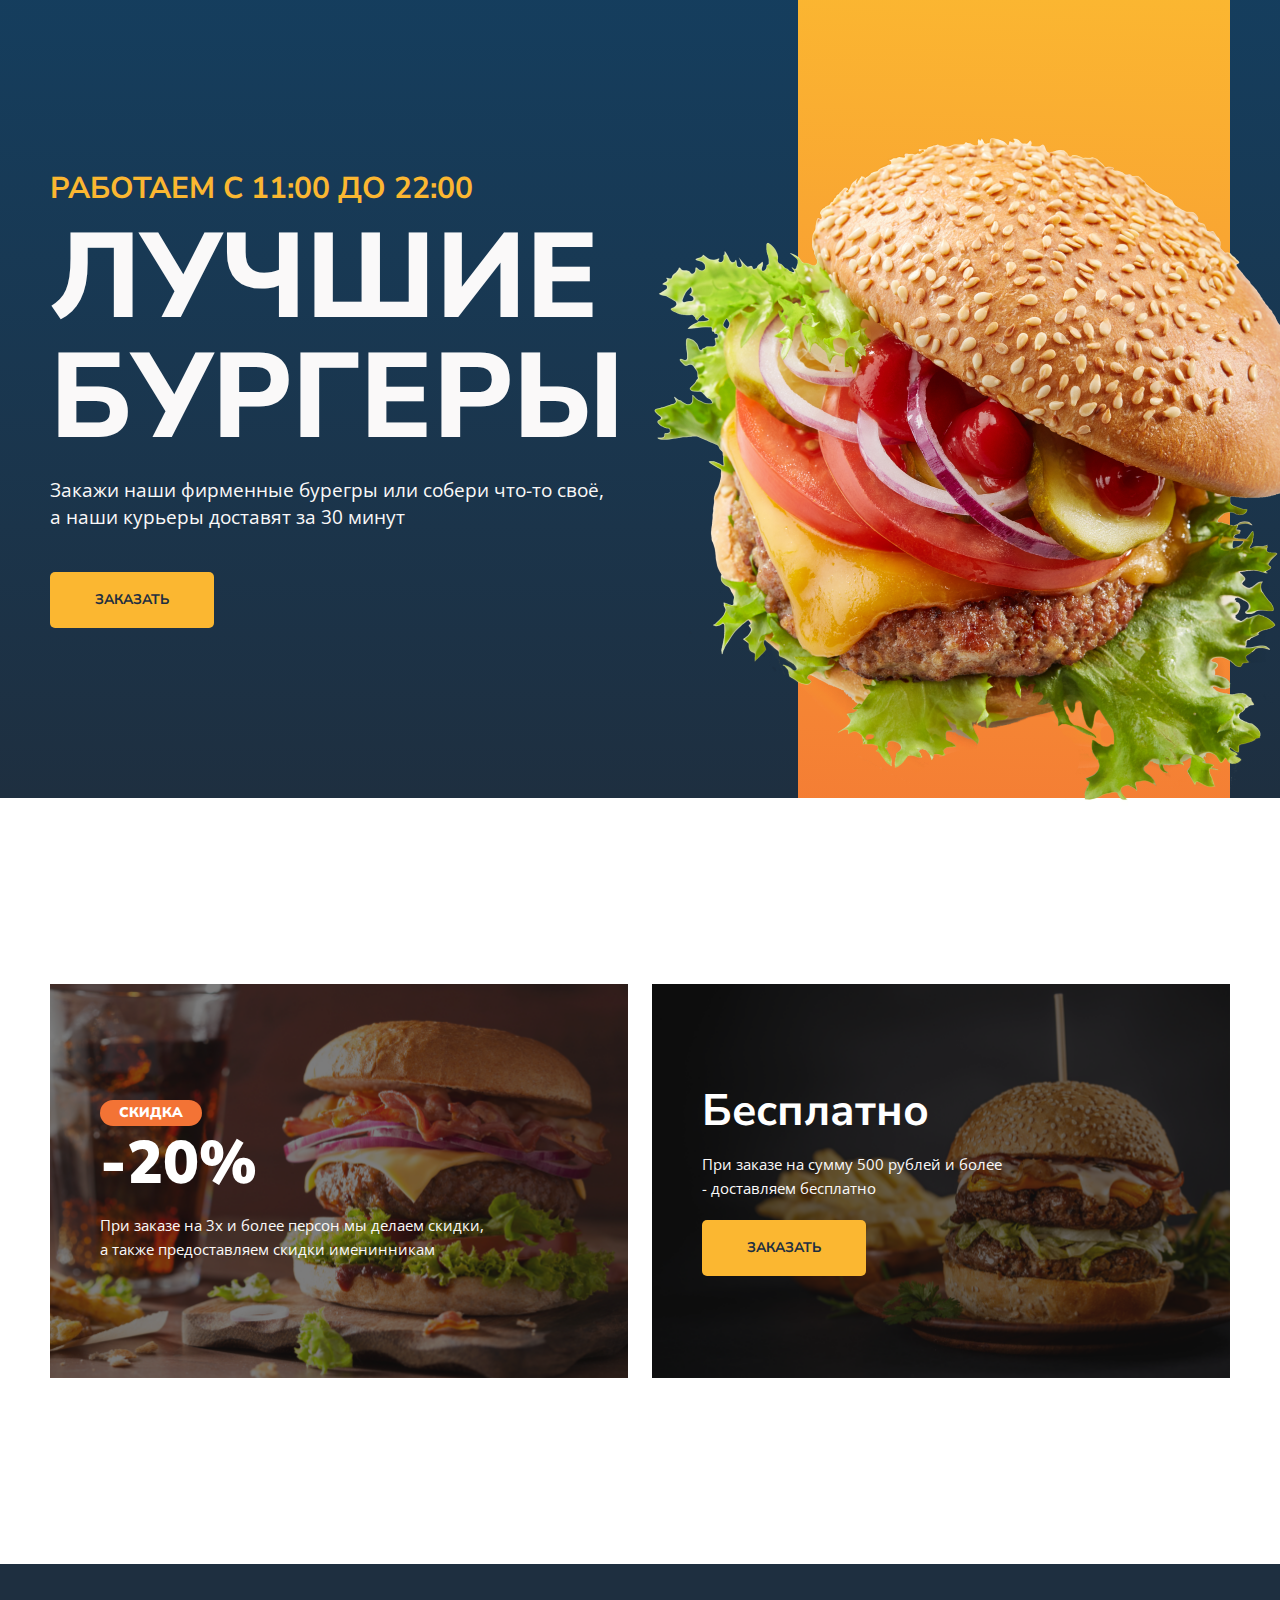
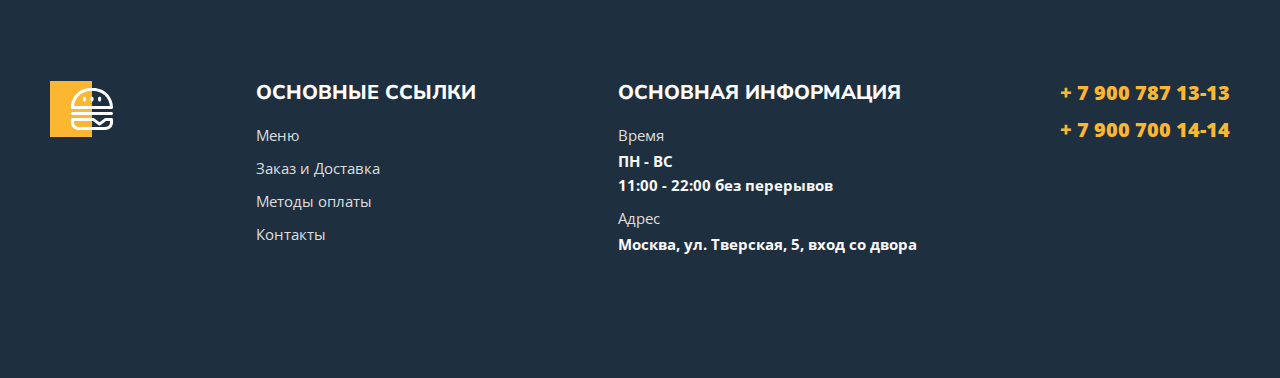
==== commit 33deb41c: "menu пересобрали" ====
--- a/index.html
+++ b/index.html
@@ -4,223 +4,92 @@
     <meta charset="UTF-8" />
     <meta http-equiv="X-UA-Compatible" content="IE=edge" />
     <meta name="viewport" content="width=device-width, initial-scale=1.0" />
-    <link rel="stylesheet" href="css/normalize.css" />
-    <link rel="stylesheet" href="css/main.css" />
+    <title>Burgers</title>
     <link rel="preconnect" href="https://fonts.googleapis.com" />
     <link rel="preconnect" href="https://fonts.gstatic.com" crossorigin />
     <link
       href="https://fonts.googleapis.com/css2?family=Nunito+Sans:wght@600;700;800;900&family=Open+Sans:wght@400;600;700&display=swap"
       rel="stylesheet"
     />
-    <title>Burger</title>
+    <link rel="stylesheet" href="css/normalize.css" />
+    <link rel="stylesheet" href="css/main.css" />
   </head>
   <body>
-    <header>
-      <div class="container">
-        <div class="header">
-          <div class="header-item">
-            <a href="#" class="header-logo"></a>
-            <nav>
-              <ul class="header-nav">
-                <li><a class="active" href="#">Главная</a></li>
-                <li><a href="#">Меню</a></li>
-                <li><a href="#">О нас</a></li>
+    <div class="main">
+      <div class="wrapper">
+        <div class="content">
+          <h1 class="content-title">
+            <span>работаем с 11:00 до 22:00</span>
+            лучшие бургеры
+          </h1>
+          <p class="content-text">
+            Закажи наши фирменные бурегры или собери что-то своё, а&nbsp;наши
+            курьеры доставят за&nbsp;30&nbsp;минут
+          </p>
+          <a class="content-link" href="menu.html">заказать</a>
+        </div>
+        <div class="visual">
+          <div class="visual-bg"></div>
+          <img src="img/burger.png" alt="Burger" />
+        </div>
+      </div>
+    </div>
+    <div class="promo">
+      <div class="wrapper">
+        <div class="promo-left">
+          <p class="sale">Скидка</p>
+          <p class="cost">-20%</p>
+          <p class="promo-description">
+            При заказе на 3х и более персон мы делаем скидки, а также
+            предоставляем скидки именинникам
+          </p>
+        </div>
+        <div class="promo-right">
+          <p class="free">Бесплатно</p>
+          <p class="promo-description">
+            При заказе на сумму 500 рублей и более - доставляем бесплатно
+          </p>
+          <a href="menu.html">заказать</a>
+        </div>
+      </div>
+    </div>
+    <footer class="footer">
+        <div class="container">
+          <div class="footer-box">
+            <div class="footer-item">
+              <img class="footer-logo" src="img/logo-footer.svg" alt="Logo" />
+            </div>
+            <div class="footer-item">
+              <h2>основные ссылки</h2>
+              <ul class="footer-list">
+                <li><a href="menu.html">Меню</a></li>
+                <li><a href="#">Заказ и Доставка</a></li>
+                <li><a href="#">Методы оплаты</a></li>
                 <li><a href="#">Контакты</a></li>
               </ul>
-            </nav>
-          </div>
-          <button class="button" type="button">
-            <span class="button-item">
-              <img src="img/shopping-cart.svg" alt="Корзина" srcset="" />
-              <span class="button-count">10</span>
-            </span>
-            <span class="button-text">$125</span>
-          </button>
-        </div>
-      </div>
-    </header>
-    <div class="bg">
-      <div class="container">
-        <ul class="breadcrumbs">
-          <li><a href="">Главная</a></li>
-          <li><a href="">Меню</a></li>
-        </ul>
-        <h1 class="title">Наше Меню</h1>
-        <p class="description">
-          Выбирай из предложенного ассортимента и мы доставим блюдо в течении
-          часа
-        </p>
-      </div>
-    </div>
-    <main>
-      <div class="banner">
-        <div class="container">
-          <div class="banner-box">
-            <h2 class="banner-title"><span>скидка</span>-30%</h2>
-            <p class="banner-text">
-              Только при покупке 3-х и более позиций, мы&nbsp;дарим скидку.
-              Акции не суммируются.
-            </p>
-            <a href="" class="banner-button">купить сейчас</a>
-          </div>
-        </div>
-      </div>
-      <section class="menu">
-        <div class="container">
-          <div class="menu-header">
-            <h2 class="menu-title">БУРГЕРЫ</h2>
-            <select class="menu-select">
-              <option value="">Сортировать</option>
-              <option value="">По возрастанию</option>
-              <option value="">По убыванию</option>
-            </select>
-          </div>
-          <div class="menu-grid">
-            <div class="menu-grid-item">
-              <div class="menu-grid-cover">
-                <img src="img/img-burger_1.jpg" alt="Острый бургер" />
-              </div>
-              <div class="menu-grid-title">Острый бургер</div>
-              <div class="menu-grid-price">$26</div>
-              <button class="menu-grid-btn" type="button">
-                <span class="menu-grid-icon"></span>
-                <span class="menu-grid-text">купить</span>
-              </button>
             </div>
-            <div class="menu-grid-item">
-              <div class="menu-grid-cover">
-                <img src="img/img-burger_2.jpg" alt="Гриль Бургер" />
-              </div>
-              <div class="menu-grid-title">Гриль Бургер</div>
-              <div class="menu-grid-price">$26</div>
-              <button class="menu-grid-btn" type="button">
-                <span class="menu-grid-icon"></span>
-                <span class="menu-grid-text">купить</span>
-              </button>
+            <div class="footer-item">
+              <h2>основная информация</h2>
+              <ul class="footer-list">
+                <li>
+                  <span>Время</span>
+                  ПН - ВС <br />
+                  11:00 - 22:00 без перерывов
+                </li>
+                <li>
+                  <span>Адрес</span>
+                  Москва, ул. Тверская, 5, вход со двора
+                </li>
+              </ul>
             </div>
-            <div class="menu-grid-item">
-              <div class="menu-grid-cover">
-                <img src="img/img-burger_3.jpg" alt="Бургер Гигант" />
-              </div>
-              <div class="menu-grid-title">Бургер Гигант</div>
-              <div class="menu-grid-price">$26</div>
-              <button class="menu-grid-btn" type="button">
-                <span class="menu-grid-icon"></span>
-                <span class="menu-grid-text">купить</span>
-              </button>
-            </div>
-            <div class="menu-grid-item">
-              <div class="menu-grid-cover">
-                <img src="img/img-burger_4.jpg" alt="Бурег с курицей" />
-              </div>
-              <div class="menu-grid-title">Бурег с курицей</div>
-              <div class="menu-grid-price">$26</div>
-              <button class="menu-grid-btn" type="button">
-                <span class="menu-grid-icon"></span>
-                <span class="menu-grid-text">купить</span>
-              </button>
-            </div>
-            <div class="menu-grid-item">
-              <div class="menu-grid-cover">
-                <img src="img/img-burger_5.jpg" alt="Тройной Бургер" />
-              </div>
-              <div class="menu-grid-title">Тройной Бургер</div>
-              <div class="menu-grid-price">$26</div>
-              <button class="menu-grid-btn" type="button">
-                <span class="menu-grid-icon"></span>
-                <span class="menu-grid-text">купить</span>
-              </button>
-            </div>
-            <div class="menu-grid-item">
-              <div class="menu-grid-cover">
-                <img src="img/img-burger_6.jpg" alt="Тройной Бургер" />
-              </div>
-              <div class="menu-grid-title">Тройной Бургер</div>
-              <div class="menu-grid-price">$26</div>
-              <button class="menu-grid-btn" type="button">
-                <span class="menu-grid-icon"></span>
-                <span class="menu-grid-text">купить</span>
-              </button>
-            </div>
-          </div>
-          <div class="menu-header">
-            <h2 class="menu-title">Дополнительно</h2>
-          </div>
-          <div class="menu-grid">
-            <div class="menu-grid-item">
-              <div class="menu-grid-cover">
-                <img src="img/img-burger_1_other.jpg" alt="Сэндвич" />
-              </div>
-              <div class="menu-grid-title">Сэндвич</div>
-              <div class="menu-grid-price">$26</div>
-              <button class="menu-grid-btn" type="button">
-                <span class="menu-grid-icon"></span>
-                <span class="menu-grid-text">купить</span>
-              </button>
-            </div>
-            <div class="menu-grid-item">
-              <div class="menu-grid-cover">
-                <img src="img/img-burger_2_other.jpg" alt="Картошка Фри" />
-              </div>
-              <div class="menu-grid-title">Картошка Фри</div>
-              <div class="menu-grid-price">$26</div>
-              <button class="menu-grid-btn" type="button">
-                <span class="menu-grid-icon"></span>
-                <span class="menu-grid-text">купить</span>
-              </button>
-            </div>
-            <div class="menu-grid-item">
-              <div class="menu-grid-cover">
-                <img src="img/img-burger_3_other.jpg" alt="Хот-Дог" />
-              </div>
-              <div class="menu-grid-title">Хот-Дог</div>
-              <div class="menu-grid-price">$26</div>
-              <button class="menu-grid-btn" type="button">
-                <span class="menu-grid-icon"></span>
-                <span class="menu-grid-text">купить</span>
-              </button>
+            <div class="footer-tel">
+              <ul class="footer-list footer-list-tel">
+                <li><a href="tel:+79007871313">+ 7 900 787 13-13</a></li>
+                <li><a href="tel:+79007001414">+ 7 900 700 14-14</a></li>
+              </ul>
             </div>
           </div>
         </div>
-      </section>
-    </main>
-    <footer class="footer">
-      <div class="container">
-        <div class="footer-box">
-          <div class="footer-item">
-            <img class="footer-logo" src="img/logo-footer.svg" alt="Logo" />
-          </div>
-          <div class="footer-item">
-            <h2>основные ссылки</h2>
-            <ul class="footer-list">
-              <li><a href="">Меню</a></li>
-              <li><a href="">Заказ и Доставка</a></li>
-              <li><a href="">Методы оплаты</a></li>
-              <li><a href="">Контакты</a></li>
-            </ul>
-          </div>
-          <div class="footer-item">
-            <h2>основная информация</h2>
-            <ul class="footer-list">
-              <li>
-                <span>Время</span>
-                ПН - ВС <br />
-                11:00 - 22:00 без перерывов
-              </li>
-              <li>
-                <span>Адрес</span>
-                Москва, ул. Тверская, 5, вход со двора
-              </li>
-            </ul>
-          </div>
-          <div class="footer-tel">
-            <ul class="footer-list footer-list-tel">
-              <li><a href="tel:+79007871313">+ 7 900 787 13-13</a></li>
-              <li><a href="tel:+79007001414">+ 7 900 700 14-14</a></li>
-            </ul>
-          </div>
-        </div>
-      </div>
-    </footer>
+      </footer>
   </body>
 </html>
--- a/css/main.css
+++ b/css/main.css
@@ -427,3 +427,130 @@
   padding-left: 0;
   list-style-type: none;
 }
+
+/* Style INDEX */
+
+.main {
+  background: linear-gradient(180deg, #0C4C7B -100%, #1E2F40 100%);
+}
+.wrapper {
+  max-width: 1180px;
+  margin: 0 auto;
+  display: flex;
+  justify-content: space-between;
+}
+.content {
+  color: #FAF9F9;
+  flex: 0 0 580px;
+  padding-top: 170px;
+  padding-bottom: 170px;
+}
+.content-title {
+  font-size: 120px;
+  font-weight: 800;
+  text-transform: uppercase;
+  line-height: 120px;
+  margin-bottom: 40px;
+  margin-top: 0;
+  margin-bottom: 0;
+}
+.content-title span {
+  color: #FBB731;
+  font-size: 30px;
+  font-weight: 700;
+  line-height: 38px;
+  display: block;
+  margin-bottom: 10px;
+}
+.content-text {
+  font-family: 'Open Sans', sans-serif;
+  font-size: 19px;
+  line-height: 1.4;
+  margin-bottom: 42px;
+}
+.content-link,
+.promo a {
+  color: #1E2F40;
+  background-color: #FBB731;
+  border-radius: 5px;
+  text-decoration: none;
+  padding: 20px 45px;
+  display: inline-block;
+  text-transform: uppercase;
+  font-size: 14px;
+  font-weight: 700;
+}
+.visual {
+  flex-grow: 1;
+  display: flex;
+  justify-content: flex-end;
+  position: relative;
+}
+.visual-bg {
+  width: 432px;
+  height: 100%;
+  background: linear-gradient(2.42deg, #F37335 -19.6%, #FBB731 100.79%, #FDC830 100.79%);
+}
+.main img {
+  width: 829px;
+  position: absolute;
+  right: -168px;
+}
+.promo {
+  padding-top: 186px;
+  padding-bottom: 46px;
+}
+.promo-left,
+.promo-right {
+  flex: 0 0 49%;
+  color: #fff;
+  box-sizing: border-box;
+  background-repeat: no-repeat;
+  background-size: cover;
+  background-position: center;
+}
+.promo-left {
+  background-image: url(../img/promo-left.png);
+  padding: 116px 50px;
+}
+.promo-right {
+  background-image: url(../img/promo-right.png);
+  padding: 102px 50px;
+}
+.sale {
+  font-size: 14px;
+  font-weight: 900;
+  background: #F37335;
+  padding: 5px 19px;
+  border-radius: 14px;
+  display: inline-block;
+  text-transform: uppercase;
+  margin-bottom: 3px;
+  margin-top: 0;
+}
+.cost {
+  font-size: 60px;
+  font-weight: 900;
+  margin-bottom: 8px;
+  margin-top: 0;
+}
+.promo-description {
+  font-family: 'Open Sans', sans-serif;
+  color: #FAF9F9;
+  font-size: 15px;
+  line-height: 24px;
+  margin-bottom: 0;
+}
+.promo-left .promo-description {
+  max-width: 392px;
+}
+.promo-right .promo-description {
+  max-width: 300px;
+  margin-bottom: 20px;
+}
+.free {
+  font-size: 44px;
+  font-weight: 700;
+  margin-bottom: 10px;
+  margin-top: 0;
+}
